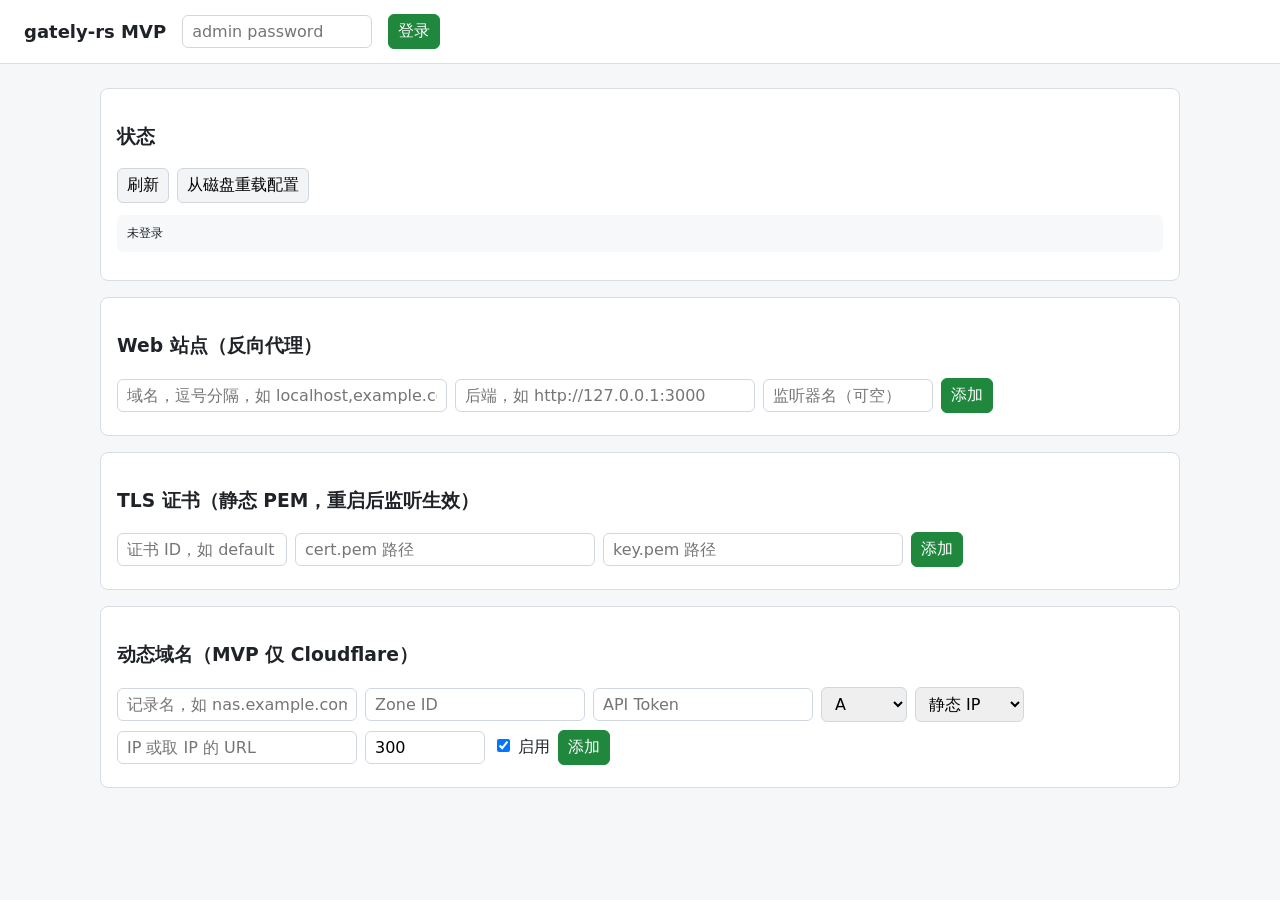
==== src/ui.html @ 91b86b5e "Initial Rust MVP: reverse proxy, TLS, admin API/UI, Cloudflare DDNS" ====
<!doctype html>
<html lang="zh-CN">
<head>
<meta charset="utf-8">
<meta name="viewport" content="width=device-width,initial-scale=1">
<title>gately-rs MVP</title>
<style>
body{font-family:system-ui,-apple-system,"Segoe UI",sans-serif;margin:0;background:#f6f7f9;color:#1f2328}
header{background:#fff;border-bottom:1px solid #d8dee4;padding:14px 24px;display:flex;gap:16px;align-items:center}
header h1{font-size:18px;margin:0}
main{max-width:1080px;margin:24px auto;padding:0 20px;display:grid;gap:16px}
.card{background:#fff;border:1px solid #d8dee4;border-radius:8px;padding:16px}
.row{display:flex;gap:8px;flex-wrap:wrap;align-items:center;margin:6px 0}
input,select,button{font:inherit;padding:6px 9px;border:1px solid #d0d7de;border-radius:6px}
button{cursor:pointer;background:#f3f4f6}
button.primary{background:#1f883d;color:#fff;border-color:#1f883d}
button.danger{color:#b42318;border-color:#f3b4ad}
pre{background:#f6f8fa;padding:10px;border-radius:6px;overflow:auto;font-size:12px}
small{color:#656d76}
code{background:#f6f8fa;padding:2px 5px;border-radius:4px}
</style>
</head>
<body>
<header>
  <h1>gately-rs MVP</h1>
  <input id="password" type="password" placeholder="admin password" style="width:170px">
  <button class="primary" id="loginBtn">登录</button>
  <span id="who"></span>
</header>
<main>
  <section class="card">
    <h3>状态</h3>
    <div class="row"><button id="refreshBtn">刷新</button><button id="reloadBtn">从磁盘重载配置</button></div>
    <pre id="status">未登录</pre>
  </section>

  <section class="card">
    <h3>Web 站点（反向代理）</h3>
    <div class="row">
      <input id="siteDomains" placeholder="域名，逗号分隔，如 localhost,example.com" style="width:310px">
      <input id="siteBackend" placeholder="后端，如 http://127.0.0.1:3000" style="width:280px">
      <input id="siteListener" placeholder="监听器名（可空）" style="width:150px">
      <button class="primary" id="addSiteBtn">添加</button>
    </div>
    <div id="sites"></div>
  </section>

  <section class="card">
    <h3>TLS 证书（静态 PEM，重启后监听生效）</h3>
    <div class="row">
      <input id="certId" placeholder="证书 ID，如 default" style="width:150px">
      <input id="certPath" placeholder="cert.pem 路径" style="width:280px">
      <input id="keyPath" placeholder="key.pem 路径" style="width:280px">
      <button class="primary" id="addCertBtn">添加</button>
    </div>
    <div id="certs"></div>
  </section>

  <section class="card">
    <h3>动态域名（MVP 仅 Cloudflare）</h3>
    <div class="row">
      <input id="ddnsName" placeholder="记录名，如 nas.example.com" style="width:220px">
      <input id="ddnsZone" placeholder="Zone ID" style="width:200px">
      <input id="ddnsToken" type="password" placeholder="API Token" style="width:200px">
      <select id="ddnsType"><option>A</option><option>AAAA</option></select>
      <select id="ddnsKind"><option value="static">静态 IP</option><option value="url">URL 获取</option></select>
      <input id="ddnsValue" placeholder="IP 或取 IP 的 URL" style="width:220px">
      <input id="ddnsInterval" type="number" value="300" style="width:100px" title="检查周期（秒，最小 30）">
      <label><input id="ddnsEnabled" type="checkbox" checked> 启用</label>
      <button class="primary" id="addDdnsBtn">添加</button>
    </div>
    <div id="ddns"></div>
  </section>
</main>

<script>
const $ = id => document.getElementById(id);
let token = localStorage.getItem('gately_token') || '';
if (token) $('who').textContent = '已保存 token';

async function api(path, options = {}) {
  const opts = Object.assign({}, options);
  opts.headers = Object.assign({}, opts.headers || {});
  if (token) opts.headers['Authorization'] = 'Bearer ' + token;
  if (opts.body && typeof opts.body !== 'string') {
    opts.headers['Content-Type'] = 'application/json';
    opts.body = JSON.stringify(opts.body);
  }
  const resp = await fetch('/api' + path, opts);
  const text = await resp.text();
  let data;
  try { data = JSON.parse(text); } catch { data = text; }
  if (!resp.ok) throw new Error(typeof data === 'string' ? data : JSON.stringify(data));
  return data;
}

function esc(v) {
  return String(v ?? '').replace(/[&<>"']/g, c => ({'&':'&amp;','<':'&lt;','>':'&gt;','"':'&quot;',"'":'&#39;'}[c]));
}

function renderSites(items) {
  $('sites').innerHTML = items.length ? items.map(s => `
    <div class="row">
      <code>${esc(s.id)}</code>
      <span>${esc(s.domains.join(', '))}</span>
      <small>→ ${esc(s.backend)}</small>
      ${s.listener ? `<small>[${esc(s.listener)}]</small>` : ''}
      <button class="danger" onclick="delSite('${esc(s.id)}')">删除</button>
    </div>`).join('') : '<small>暂无站点</small>';
}

function renderCerts(items) {
  $('certs').innerHTML = items.length ? items.map(c => `
    <div class="row">
      <code>${esc(c.id)}</code>
      <small>${esc(c.cert_path)} / ${esc(c.key_path)}</small>
      <button class="danger" onclick="delCert('${esc(c.id)}')">删除</button>
    </div>`).join('') : '<small>暂无证书</small>';
}

function renderDdns(items, status) {
  $('ddns').innerHTML = items.length ? items.map(t => {
    const st = status[t.id] || {};
    const ipSrc = t.ip_source.kind === 'static' ? t.ip_source.ip : t.ip_source.url;
    return `<div class="row">
      <code>${esc(t.id)}</code>
      <span>${esc(t.name)} (${esc(t.record_type)})</span>
      <small>${t.enabled ? '启用' : '停用'} · ${esc(ipSrc)}</small>
      <small>最近 IP: ${esc(st.last_ip || t.last_ip || '-')}</small>
      ${st.last_error ? `<small style="color:#b42318">${esc(st.last_error)}</small>` : ''}
      <button onclick="runDdns('${esc(t.id)}')">立即执行</button>
      <button class="danger" onclick="delDdns('${esc(t.id)}')">删除</button>
    </div>`;
  }).join('') : '<small>暂无任务</small>';
}

async function refresh() {
  try {
    const status = await api('/status');
    $('status').textContent = JSON.stringify(status, null, 2);
    renderSites(await api('/sites'));
    renderCerts(await api('/certs'));
    const tasks = await api('/ddns');
    renderDdns(tasks, status.ddns_status || {});
  } catch (e) {
    $('status').textContent = '请求失败：' + e.message;
  }
}

$('loginBtn').onclick = async () => {
  try {
    const data = await api('/login', {method:'POST', body:{password:$('password').value}});
    token = data.token;
    localStorage.setItem('gately_token', token);
    $('who').textContent = '已登录';
    refresh();
  } catch (e) { alert('登录失败：' + e.message); }
};

$('refreshBtn').onclick = refresh;
$('reloadBtn').onclick = async () => {
  try { await api('/config/reload', {method:'POST'}); refresh(); }
  catch (e) { alert('重载失败：' + e.message); }
};

$('addSiteBtn').onclick = async () => {
  try {
    await api('/sites', {method:'POST', body:{
      domains: $('siteDomains').value.split(',').map(x=>x.trim()).filter(Boolean),
      backend: $('siteBackend').value.trim(),
      listener: $('siteListener').value.trim() || null,
    }});
    refresh();
  } catch (e) { alert('添加失败：' + e.message); }
};

$('addCertBtn').onclick = async () => {
  try {
    await api('/certs', {method:'POST', body:{
      id: $('certId').value.trim(), cert_path: $('certPath').value.trim(), key_path: $('keyPath').value.trim(),
    }});
    refresh();
  } catch (e) { alert('添加失败：' + e.message); }
};

$('addDdnsBtn').onclick = async () => {
  const kind = $('ddnsKind').value;
  const value = $('ddnsValue').value.trim();
  try {
    await api('/ddns', {method:'POST', body:{
      enabled: $('ddnsEnabled').checked,
      provider: 'cloudflare',
      zone_id: $('ddnsZone').value.trim(),
      api_token: $('ddnsToken').value.trim(),
      name: $('ddnsName').value.trim(),
      record_type: $('ddnsType').value,
      ip_source: kind === 'static' ? {kind:'static', ip:value} : {kind:'url', url:value},
      interval_secs: Number($('ddnsInterval').value) || 300,
    }});
    refresh();
  } catch (e) { alert('添加失败：' + e.message); }
};

window.delSite = async id => { if(confirm('删除站点 '+id+'?')) { await api('/sites/'+encodeURIComponent(id), {method:'DELETE'}); refresh(); } };
window.delCert = async id => { if(confirm('删除证书 '+id+'?')) { await api('/certs/'+encodeURIComponent(id), {method:'DELETE'}); refresh(); } };
window.delDdns = async id => { if(confirm('删除任务 '+id+'?')) { await api('/ddns/'+encodeURIComponent(id), {method:'DELETE'}); refresh(); } };
window.runDdns = async id => {
  try { const r = await api('/ddns/'+encodeURIComponent(id)+'/run', {method:'POST'}); alert('已更新到 ' + r.ip); }
  catch (e) { alert('执行失败：' + e.message); }
  refresh();
};

if (token) refresh();
</script>
</body>
</html>
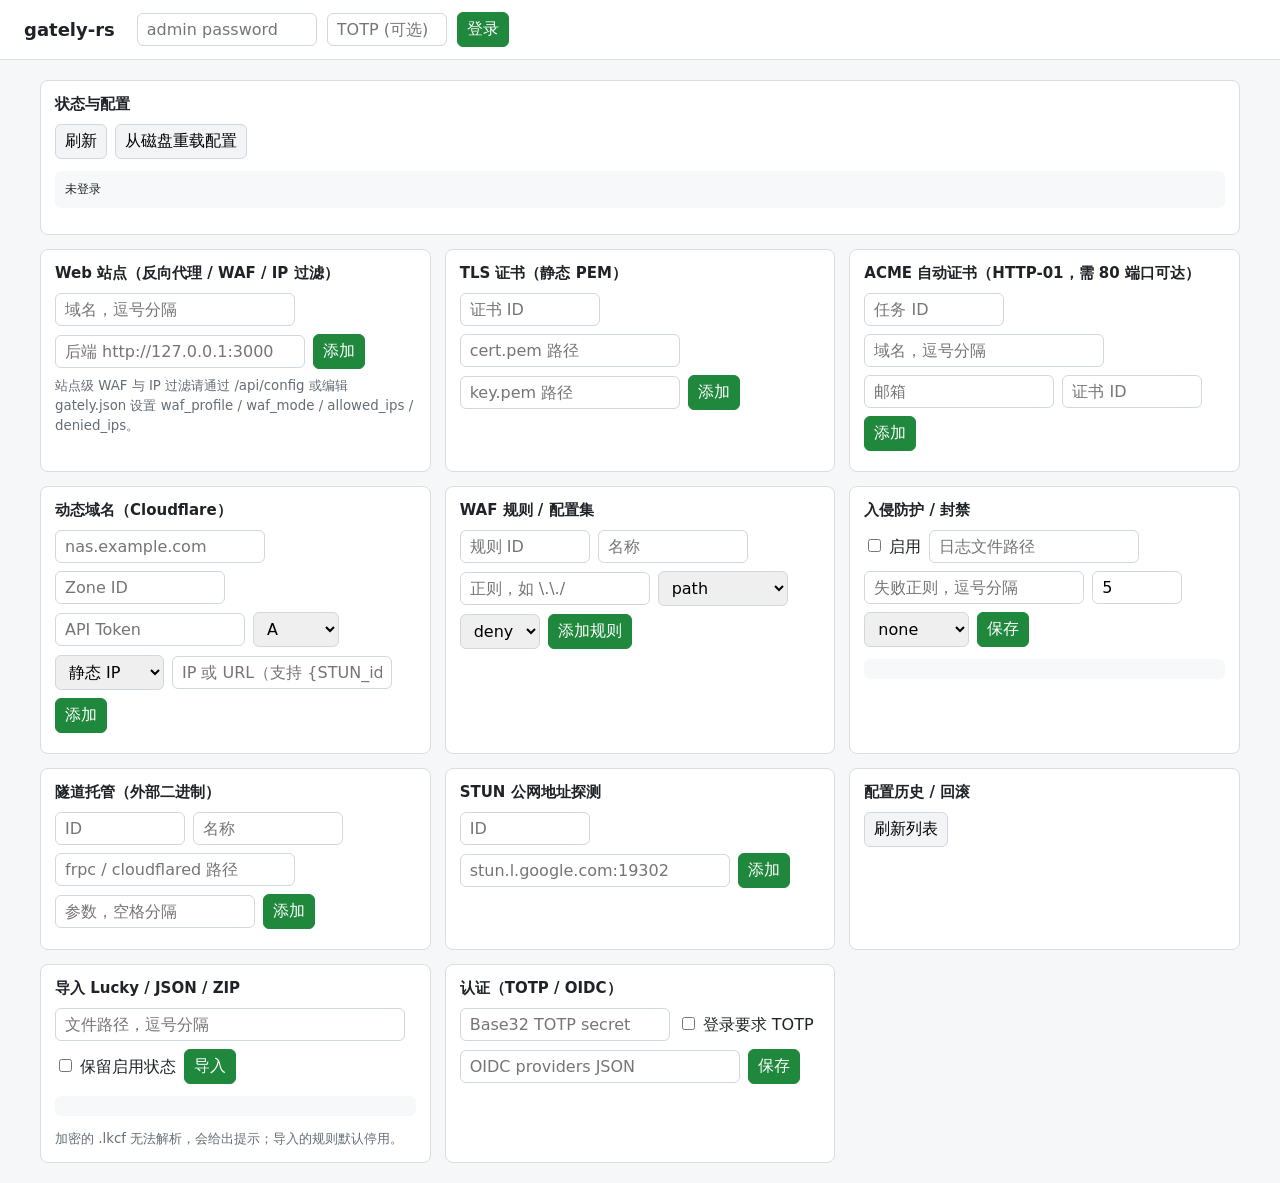
==== commit e2bb9826: "v0.2.0: add ACME, WAF/jail, STUN, tunnels, TOTP/OIDC, history/rollback, WebSocket and Lucky import" ====
--- a/src/ui.html
+++ b/src/ui.html
@@ -3,79 +3,176 @@
 <head>
 <meta charset="utf-8">
 <meta name="viewport" content="width=device-width,initial-scale=1">
-<title>gately-rs MVP</title>
+<title>gately-rs</title>
 <style>
 body{font-family:system-ui,-apple-system,"Segoe UI",sans-serif;margin:0;background:#f6f7f9;color:#1f2328}
-header{background:#fff;border-bottom:1px solid #d8dee4;padding:14px 24px;display:flex;gap:16px;align-items:center}
-header h1{font-size:18px;margin:0}
-main{max-width:1080px;margin:24px auto;padding:0 20px;display:grid;gap:16px}
-.card{background:#fff;border:1px solid #d8dee4;border-radius:8px;padding:16px}
+header{background:#fff;border-bottom:1px solid #d8dee4;padding:12px 24px;display:flex;gap:10px;align-items:center;flex-wrap:wrap}
+header h1{font-size:18px;margin:0 12px 0 0}
+main{max-width:1200px;margin:20px auto;padding:0 20px;display:grid;gap:14px}
+.card{background:#fff;border:1px solid #d8dee4;border-radius:8px;padding:14px}
+.card h3{margin:0 0 10px;font-size:15px}
 .row{display:flex;gap:8px;flex-wrap:wrap;align-items:center;margin:6px 0}
 input,select,button{font:inherit;padding:6px 9px;border:1px solid #d0d7de;border-radius:6px}
 button{cursor:pointer;background:#f3f4f6}
 button.primary{background:#1f883d;color:#fff;border-color:#1f883d}
 button.danger{color:#b42318;border-color:#f3b4ad}
-pre{background:#f6f8fa;padding:10px;border-radius:6px;overflow:auto;font-size:12px}
+pre{background:#f6f8fa;padding:10px;border-radius:6px;overflow:auto;font-size:12px;max-height:280px}
 small{color:#656d76}
 code{background:#f6f8fa;padding:2px 5px;border-radius:4px}
+.grid{display:grid;grid-template-columns:repeat(auto-fit,minmax(340px,1fr));gap:14px}
 </style>
 </head>
 <body>
 <header>
-  <h1>gately-rs MVP</h1>
-  <input id="password" type="password" placeholder="admin password" style="width:170px">
+  <h1>gately-rs</h1>
+  <input id="password" type="password" placeholder="admin password" style="width:160px">
+  <input id="totp" type="text" placeholder="TOTP (可选)" style="width:100px">
   <button class="primary" id="loginBtn">登录</button>
+  <span id="oidc"></span>
   <span id="who"></span>
 </header>
 <main>
   <section class="card">
-    <h3>状态</h3>
+    <h3>状态与配置</h3>
     <div class="row"><button id="refreshBtn">刷新</button><button id="reloadBtn">从磁盘重载配置</button></div>
     <pre id="status">未登录</pre>
   </section>
 
-  <section class="card">
-    <h3>Web 站点（反向代理）</h3>
-    <div class="row">
-      <input id="siteDomains" placeholder="域名，逗号分隔，如 localhost,example.com" style="width:310px">
-      <input id="siteBackend" placeholder="后端，如 http://127.0.0.1:3000" style="width:280px">
-      <input id="siteListener" placeholder="监听器名（可空）" style="width:150px">
+  <div class="grid">
+  <section class="card">
+    <h3>Web 站点（反向代理 / WAF / IP 过滤）</h3>
+    <div class="row">
+      <input id="siteDomains" placeholder="域名，逗号分隔" style="width:220px">
+      <input id="siteBackend" placeholder="后端 http://127.0.0.1:3000" style="width:230px">
       <button class="primary" id="addSiteBtn">添加</button>
     </div>
     <div id="sites"></div>
-  </section>
-
-  <section class="card">
-    <h3>TLS 证书（静态 PEM，重启后监听生效）</h3>
-    <div class="row">
-      <input id="certId" placeholder="证书 ID，如 default" style="width:150px">
-      <input id="certPath" placeholder="cert.pem 路径" style="width:280px">
-      <input id="keyPath" placeholder="key.pem 路径" style="width:280px">
+    <small>站点级 WAF 与 IP 过滤请通过 /api/config 或编辑 gately.json 设置 waf_profile / waf_mode / allowed_ips / denied_ips。</small>
+  </section>
+
+  <section class="card">
+    <h3>TLS 证书（静态 PEM）</h3>
+    <div class="row">
+      <input id="certId" placeholder="证书 ID" style="width:120px">
+      <input id="certPath" placeholder="cert.pem 路径" style="width:200px">
+      <input id="keyPath" placeholder="key.pem 路径" style="width:200px">
       <button class="primary" id="addCertBtn">添加</button>
     </div>
     <div id="certs"></div>
   </section>
 
   <section class="card">
-    <h3>动态域名（MVP 仅 Cloudflare）</h3>
-    <div class="row">
-      <input id="ddnsName" placeholder="记录名，如 nas.example.com" style="width:220px">
-      <input id="ddnsZone" placeholder="Zone ID" style="width:200px">
-      <input id="ddnsToken" type="password" placeholder="API Token" style="width:200px">
+    <h3>ACME 自动证书（HTTP-01，需 80 端口可达）</h3>
+    <div class="row">
+      <input id="acmeId" placeholder="任务 ID" style="width:120px">
+      <input id="acmeDomains" placeholder="域名，逗号分隔" style="width:220px">
+      <input id="acmeEmail" placeholder="邮箱" style="width:170px">
+      <input id="acmeCertId" placeholder="证书 ID" style="width:120px">
+      <button class="primary" id="addAcmeBtn">添加</button>
+    </div>
+    <div id="acme"></div>
+  </section>
+
+  <section class="card">
+    <h3>动态域名（Cloudflare）</h3>
+    <div class="row">
+      <input id="ddnsName" placeholder="nas.example.com" style="width:190px">
+      <input id="ddnsZone" placeholder="Zone ID" style="width:150px">
+      <input id="ddnsToken" type="password" placeholder="API Token" style="width:170px">
       <select id="ddnsType"><option>A</option><option>AAAA</option></select>
       <select id="ddnsKind"><option value="static">静态 IP</option><option value="url">URL 获取</option></select>
-      <input id="ddnsValue" placeholder="IP 或取 IP 的 URL" style="width:220px">
-      <input id="ddnsInterval" type="number" value="300" style="width:100px" title="检查周期（秒，最小 30）">
-      <label><input id="ddnsEnabled" type="checkbox" checked> 启用</label>
+      <input id="ddnsValue" placeholder="IP 或 URL（支持 {STUN_id_ADDR}）" style="width:200px">
       <button class="primary" id="addDdnsBtn">添加</button>
     </div>
     <div id="ddns"></div>
   </section>
+
+  <section class="card">
+    <h3>WAF 规则 / 配置集</h3>
+    <div class="row">
+      <input id="wafId" placeholder="规则 ID" style="width:110px">
+      <input id="wafName" placeholder="名称" style="width:130px">
+      <input id="wafPattern" placeholder="正则，如 \.\./" style="width:170px">
+      <select id="wafTarget"><option value="path">path</option><option value="query">query</option><option value="user_agent">user_agent</option><option value="body">body</option></select>
+      <select id="wafAction"><option value="deny">deny</option><option value="log">log</option></select>
+      <button class="primary" id="addWafBtn">添加规则</button>
+    </div>
+    <div id="waf"></div>
+  </section>
+
+  <section class="card">
+    <h3>入侵防护 / 封禁</h3>
+    <div class="row">
+      <label><input id="jailEnabled" type="checkbox"> 启用</label>
+      <input id="jailLog" placeholder="日志文件路径" style="width:190px">
+      <input id="jailPatterns" placeholder="失败正则，逗号分隔" style="width:200px">
+      <input id="jailMax" type="number" value="5" style="width:70px" title="失败次数">
+      <select id="jailBackend"><option value="none">none</option><option value="nftables">nftables</option><option value="iptables">iptables</option></select>
+      <button class="primary" id="saveJailBtn">保存</button>
+    </div>
+    <pre id="bans"></pre>
+  </section>
+
+  <section class="card">
+    <h3>隧道托管（外部二进制）</h3>
+    <div class="row">
+      <input id="tunId" placeholder="ID" style="width:110px">
+      <input id="tunName" placeholder="名称" style="width:130px">
+      <input id="tunBinary" placeholder="frpc / cloudflared 路径" style="width:220px">
+      <input id="tunArgs" placeholder="参数，空格分隔" style="width:180px">
+      <button class="primary" id="addTunBtn">添加</button>
+    </div>
+    <div id="tunnels"></div>
+  </section>
+
+  <section class="card">
+    <h3>STUN 公网地址探测</h3>
+    <div class="row">
+      <input id="stunId" placeholder="ID" style="width:110px">
+      <input id="stunServer" placeholder="stun.l.google.com:19302" style="width:250px">
+      <button class="primary" id="addStunBtn">添加</button>
+    </div>
+    <div id="stun"></div>
+  </section>
+
+  <section class="card">
+    <h3>配置历史 / 回滚</h3>
+    <div class="row"><button id="historyBtn">刷新列表</button></div>
+    <div id="history"></div>
+  </section>
+
+  <section class="card">
+    <h3>导入 Lucky / JSON / ZIP</h3>
+    <div class="row">
+      <input id="importPaths" placeholder="文件路径，逗号分隔" style="width:330px">
+      <label><input id="keepEnabled" type="checkbox"> 保留启用状态</label>
+      <button class="primary" id="importBtn">导入</button>
+    </div>
+    <pre id="importResult"></pre>
+    <small>加密的 .lkcf 无法解析，会给出提示；导入的规则默认停用。</small>
+  </section>
+
+  <section class="card">
+    <h3>认证（TOTP / OIDC）</h3>
+    <div class="row">
+      <input id="totpSecret" placeholder="Base32 TOTP secret" style="width:190px">
+      <label><input id="requireTotp" type="checkbox"> 登录要求 TOTP</label>
+      <input id="oidcJson" placeholder='OIDC providers JSON' style="width:260px">
+      <button class="primary" id="saveAuthBtn">保存</button>
+    </div>
+  </section>
+  </div>
 </main>
 
 <script>
 const $ = id => document.getElementById(id);
 let token = localStorage.getItem('gately_token') || '';
+const params = new URLSearchParams(location.search);
+if (params.get('oidc_code')) {
+  fetch('/api/login/oidc/token', {method:'POST', headers:{'Content-Type':'application/x-www-form-urlencoded'},
+    body:'code=' + encodeURIComponent(params.get('oidc_code'))})
+    .then(r => r.json()).then(d => { if (d.token) { token = d.token; localStorage.setItem('gately_token', token); $('who').textContent='OIDC 已登录'; refresh(); } });
+}
 if (token) $('who').textContent = '已保存 token';
 
 async function api(path, options = {}) {
@@ -93,123 +190,125 @@
   if (!resp.ok) throw new Error(typeof data === 'string' ? data : JSON.stringify(data));
   return data;
 }
-
-function esc(v) {
-  return String(v ?? '').replace(/[&<>"']/g, c => ({'&':'&amp;','<':'&lt;','>':'&gt;','"':'&quot;',"'":'&#39;'}[c]));
-}
+function esc(v) { return String(v ?? '').replace(/[&<>"']/g, c => ({'&':'&amp;','<':'&lt;','>':'&gt;','"':'&quot;',"'":'&#39;'}[c])); }
+function rows(items, render) { return items.length ? items.map(render).join('') : '<small>暂无</small>'; }
 
 function renderSites(items) {
-  $('sites').innerHTML = items.length ? items.map(s => `
-    <div class="row">
-      <code>${esc(s.id)}</code>
-      <span>${esc(s.domains.join(', '))}</span>
-      <small>→ ${esc(s.backend)}</small>
-      ${s.listener ? `<small>[${esc(s.listener)}]</small>` : ''}
-      <button class="danger" onclick="delSite('${esc(s.id)}')">删除</button>
-    </div>`).join('') : '<small>暂无站点</small>';
-}
-
+  $('sites').innerHTML = rows(items, s => `<div class="row"><code>${esc(s.id)}</code><span>${esc(s.domains.join(', '))}</span><small>→ ${esc(s.backend)}</small><small>${esc(s.waf_mode||'off')}</small><button class="danger" onclick="del('/sites/${encodeURIComponent(s.id)}')">删除</button></div>`);
+}
 function renderCerts(items) {
-  $('certs').innerHTML = items.length ? items.map(c => `
-    <div class="row">
-      <code>${esc(c.id)}</code>
-      <small>${esc(c.cert_path)} / ${esc(c.key_path)}</small>
-      <button class="danger" onclick="delCert('${esc(c.id)}')">删除</button>
-    </div>`).join('') : '<small>暂无证书</small>';
-}
-
+  $('certs').innerHTML = rows(items, c => `<div class="row"><code>${esc(c.id)}</code><small>${esc(c.cert_path)}</small><button class="danger" onclick="del('/certs/${encodeURIComponent(c.id)}')">删除</button></div>`);
+}
 function renderDdns(items, status) {
-  $('ddns').innerHTML = items.length ? items.map(t => {
+  $('ddns').innerHTML = rows(items, t => {
     const st = status[t.id] || {};
-    const ipSrc = t.ip_source.kind === 'static' ? t.ip_source.ip : t.ip_source.url;
-    return `<div class="row">
-      <code>${esc(t.id)}</code>
-      <span>${esc(t.name)} (${esc(t.record_type)})</span>
-      <small>${t.enabled ? '启用' : '停用'} · ${esc(ipSrc)}</small>
-      <small>最近 IP: ${esc(st.last_ip || t.last_ip || '-')}</small>
-      ${st.last_error ? `<small style="color:#b42318">${esc(st.last_error)}</small>` : ''}
-      <button onclick="runDdns('${esc(t.id)}')">立即执行</button>
-      <button class="danger" onclick="delDdns('${esc(t.id)}')">删除</button>
-    </div>`;
-  }).join('') : '<small>暂无任务</small>';
+    return `<div class="row"><code>${esc(t.id)}</code><span>${esc(t.name)} (${esc(t.record_type)})</span><small>${esc(st.last_ip || t.last_ip || '-')}</small>${st.last_error ? `<small style="color:#b42318">${esc(st.last_error)}</small>`:''}<button onclick="runTask('/ddns/${encodeURIComponent(t.id)}/run','DDNS')">立即执行</button><button class="danger" onclick="del('/ddns/${encodeURIComponent(t.id)}')">删除</button></div>`;
+  });
+}
+function renderAcme(items) {
+  $('acme').innerHTML = rows(items, t => `<div class="row"><code>${esc(t.id)}</code><span>${esc(t.domains.join(', '))}</span><small>${esc(t.last_error||'')}</small><button onclick="runTask('/acme/${encodeURIComponent(t.id)}/run','ACME')">签发</button><button class="danger" onclick="del('/acme/${encodeURIComponent(t.id)}')">删除</button></div>`);
+}
+function renderWaf(items) {
+  $('waf').innerHTML = rows(items, r => `<div class="row"><code>${esc(r.id)}</code><span>${esc(r.name)}</span><small>${esc(r.target)} / ${esc(r.action)}</small><button class="danger" onclick="del('/waf/rules/${encodeURIComponent(r.id)}')">删除</button></div>`);
+}
+function renderTunnels(items, status) {
+  $('tunnels').innerHTML = rows(items, t => `<div class="row"><code>${esc(t.id)}</code><span>${esc(t.name)}</span><small>${status[t.id] && status[t.id].running ? '运行中 pid='+esc(status[t.id].pid) : '已停止'}</small><button class="danger" onclick="del('/tunnels/${encodeURIComponent(t.id)}')">删除</button></div>`);
+}
+function renderStun(items, status) {
+  $('stun').innerHTML = rows(items, t => `<div class="row"><code>${esc(t.id)}</code><span>${esc(t.server)}</span><small>${esc(status[t.id] ? (status[t.id].public_ip||'')+':'+(status[t.id].public_port||'') : '')}</small><button class="danger" onclick="del('/stun/${encodeURIComponent(t.id)}')">删除</button></div>`);
 }
 
 async function refresh() {
   try {
-    const status = await api('/status');
-    $('status').textContent = JSON.stringify(status, null, 2);
+    const s = await api('/status');
+    $('status').textContent = JSON.stringify(s, null, 2);
     renderSites(await api('/sites'));
     renderCerts(await api('/certs'));
-    const tasks = await api('/ddns');
-    renderDdns(tasks, status.ddns_status || {});
+    renderDdns(await api('/ddns'), s.ddns_status || {});
+    renderAcme(await api('/acme'));
+    renderWaf(await api('/waf/rules'));
+    const ts = await api('/tunnels/status'); renderTunnels(await api('/tunnels'), ts);
+    const ss = await api('/stun/status'); renderStun(await api('/stun'), ss);
+    $('bans').textContent = JSON.stringify(await api('/jail/bans'), null, 2);
+    const cfg = await api('/config');
+    $('jailEnabled').checked = cfg.jail.enabled;
+    $('jailLog').value = cfg.jail.log_path || '';
+    $('jailPatterns').value = (cfg.jail.patterns || []).join(',');
+    $('jailMax').value = cfg.jail.max_failures;
+    $('jailBackend').value = cfg.jail.backend;
+    $('totpSecret').value = cfg.auth.totp_secret || '';
+    $('requireTotp').checked = cfg.auth.require_totp;
+    $('oidcJson').value = JSON.stringify(cfg.auth.oidc || []);
   } catch (e) {
     $('status').textContent = '请求失败：' + e.message;
+    if (e.message.includes('401')) alert('可能需要密码或 TOTP');
   }
 }
+
+window.del = async path => { if (confirm('删除 '+path+'?')) { try { await api(path, {method:'DELETE'}); refresh(); } catch(e) { alert('失败：'+e.message); } } };
+window.runTask = async (path, label) => { try { const r = await api(path, {method:'POST'}); alert(label+' 完成：'+JSON.stringify(r)); } catch(e) { alert(label+' 失败：'+e.message); } refresh(); };
 
 $('loginBtn').onclick = async () => {
   try {
-    const data = await api('/login', {method:'POST', body:{password:$('password').value}});
-    token = data.token;
-    localStorage.setItem('gately_token', token);
-    $('who').textContent = '已登录';
-    refresh();
+    const d = await api('/login', {method:'POST', body:{password:$('password').value}});
+    token = d.token; localStorage.setItem('gately_token', token);
+    if ($('totp').value.trim()) {
+      await api('/login/totp', {method:'POST', body:{code:$('totp').value.trim()}});
+    }
+    $('who').textContent = '已登录'; refresh();
   } catch (e) { alert('登录失败：' + e.message); }
 };
-
 $('refreshBtn').onclick = refresh;
-$('reloadBtn').onclick = async () => {
-  try { await api('/config/reload', {method:'POST'}); refresh(); }
-  catch (e) { alert('重载失败：' + e.message); }
-};
+$('reloadBtn').onclick = async () => { try { await api('/config/reload',{method:'POST'}); refresh(); } catch(e) { alert(e.message); } };
 
 $('addSiteBtn').onclick = async () => {
+  try { await api('/sites',{method:'POST',body:{domains:$('siteDomains').value.split(',').map(x=>x.trim()).filter(Boolean),backend:$('siteBackend').value.trim(),listener:null}}); refresh(); } catch(e){ alert(e.message); }
+};
+$('addCertBtn').onclick = async () => {
+  try { await api('/certs',{method:'POST',body:{id:$('certId').value.trim(),cert_path:$('certPath').value.trim(),key_path:$('keyPath').value.trim()}}); refresh(); } catch(e){ alert(e.message); }
+};
+$('addAcmeBtn').onclick = async () => {
+  try { await api('/acme',{method:'POST',body:{id:$('acmeId').value.trim(),domains:$('acmeDomains').value.split(',').map(x=>x.trim()).filter(Boolean),email:$('acmeEmail').value.trim(),provider:'letsencrypt',directory:'',challenge:'http-01',cert_id:$('acmeCertId').value.trim(),auto_renew:true,renew_before_days:30}}); refresh(); } catch(e){ alert(e.message); }
+};
+$('addDdnsBtn').onclick = async () => {
+  const value = $('ddnsValue').value.trim(), kind = $('ddnsKind').value;
+  try { await api('/ddns',{method:'POST',body:{enabled:true,provider:'cloudflare',zone_id:$('ddnsZone').value.trim(),api_token:$('ddnsToken').value.trim(),name:$('ddnsName').value.trim(),record_type:$('ddnsType').value,ip_source:kind==='static'?{kind:'static',ip:value}:{kind:'url',url:value},interval_secs:300}}); refresh(); } catch(e){ alert(e.message); }
+};
+$('addWafBtn').onclick = async () => {
+  try { await api('/waf/rules',{method:'POST',body:{id:$('wafId').value.trim(),name:$('wafName').value.trim(),pattern:$('wafPattern').value, target:$('wafTarget').value,action:$('wafAction').value,enabled:true}}); refresh(); } catch(e){ alert(e.message); }
+};
+$('saveJailBtn').onclick = async () => {
+  try { await api('/jail',{method:'POST',body:{enabled:$('jailEnabled').checked,log_path:$('jailLog').value.trim(),patterns:$('jailPatterns').value.split(',').map(x=>x.trim()).filter(Boolean),max_failures:Number($('jailMax').value)||5,window_secs:600,ban_secs:3600,whitelist:[],backend:$('jailBackend').value,nft_table:'gately',nft_chain:'gately_jail'}}); refresh(); } catch(e){ alert(e.message); }
+};
+$('addTunBtn').onclick = async () => {
+  try { await api('/tunnels',{method:'POST',body:{id:$('tunId').value.trim(),name:$('tunName').value.trim(),binary:$('tunBinary').value.trim(),args:$('tunArgs').value.split(/\s+/).filter(Boolean),workdir:null,env:{},enabled:true,auto_restart:true}}); refresh(); } catch(e){ alert(e.message); }
+};
+$('addStunBtn').onclick = async () => {
+  try { await api('/stun',{method:'POST',body:{id:$('stunId').value.trim(),server:$('stunServer').value.trim(),enabled:true,interval_secs:300}}); refresh(); } catch(e){ alert(e.message); }
+};
+$('saveAuthBtn').onclick = async () => {
+  let oidc = []; try { oidc = JSON.parse($('oidcJson').value || '[]'); } catch(e) { alert('OIDC JSON 无效'); return; }
+  try { await api('/auth',{method:'POST',body:{totp_secret:$('totpSecret').value.trim()||null,require_totp:$('requireTotp').checked,oidc,oidc_allowed_users:[]}}); refresh(); } catch(e){ alert(e.message); }
+};
+
+$('historyBtn').onclick = async () => {
   try {
-    await api('/sites', {method:'POST', body:{
-      domains: $('siteDomains').value.split(',').map(x=>x.trim()).filter(Boolean),
-      backend: $('siteBackend').value.trim(),
-      listener: $('siteListener').value.trim() || null,
-    }});
-    refresh();
-  } catch (e) { alert('添加失败：' + e.message); }
-};
-
-$('addCertBtn').onclick = async () => {
+    const ids = await api('/history');
+    $('history').innerHTML = rows(ids, id => `<div class="row"><code>${esc(id)}</code><button onclick="showDiff('${esc(id)}')">diff</button><button onclick="rollback('${esc(id)}')">回滚</button></div>`);
+  } catch(e) { alert(e.message); }
+};
+window.showDiff = async id => { try { $('status').textContent = await api('/history/'+encodeURIComponent(id)+'/diff'); } catch(e){ alert(e.message); } };
+window.rollback = async id => { if (!confirm('回滚到 '+id+'?')) return; try { await api('/history/'+encodeURIComponent(id)+'/rollback',{method:'POST'}); refresh(); } catch(e){ alert(e.message); } };
+$('importBtn').onclick = async () => {
   try {
-    await api('/certs', {method:'POST', body:{
-      id: $('certId').value.trim(), cert_path: $('certPath').value.trim(), key_path: $('keyPath').value.trim(),
-    }});
-    refresh();
-  } catch (e) { alert('添加失败：' + e.message); }
-};
-
-$('addDdnsBtn').onclick = async () => {
-  const kind = $('ddnsKind').value;
-  const value = $('ddnsValue').value.trim();
-  try {
-    await api('/ddns', {method:'POST', body:{
-      enabled: $('ddnsEnabled').checked,
-      provider: 'cloudflare',
-      zone_id: $('ddnsZone').value.trim(),
-      api_token: $('ddnsToken').value.trim(),
-      name: $('ddnsName').value.trim(),
-      record_type: $('ddnsType').value,
-      ip_source: kind === 'static' ? {kind:'static', ip:value} : {kind:'url', url:value},
-      interval_secs: Number($('ddnsInterval').value) || 300,
-    }});
-    refresh();
-  } catch (e) { alert('添加失败：' + e.message); }
-};
-
-window.delSite = async id => { if(confirm('删除站点 '+id+'?')) { await api('/sites/'+encodeURIComponent(id), {method:'DELETE'}); refresh(); } };
-window.delCert = async id => { if(confirm('删除证书 '+id+'?')) { await api('/certs/'+encodeURIComponent(id), {method:'DELETE'}); refresh(); } };
-window.delDdns = async id => { if(confirm('删除任务 '+id+'?')) { await api('/ddns/'+encodeURIComponent(id), {method:'DELETE'}); refresh(); } };
-window.runDdns = async id => {
-  try { const r = await api('/ddns/'+encodeURIComponent(id)+'/run', {method:'POST'}); alert('已更新到 ' + r.ip); }
-  catch (e) { alert('执行失败：' + e.message); }
-  refresh();
-};
-
+    const r = await api('/import',{method:'POST',body:{paths:$('importPaths').value.split(',').map(x=>x.trim()).filter(Boolean),keep_enabled:$('keepEnabled').checked}});
+    $('importResult').textContent = JSON.stringify(r, null, 2); refresh();
+  } catch(e) { alert(e.message); }
+};
+
+fetch('/api/login/oidc/providers').then(r=>r.json()).then(ps => {
+  $('oidc').innerHTML = ps.map(p => `<button onclick="location.href='/api/login/oidc/start?provider=${encodeURIComponent(p.id)}'">${esc(p.name)} 登录</button>`).join('');
+}).catch(()=>{});
 if (token) refresh();
 </script>
 </body>
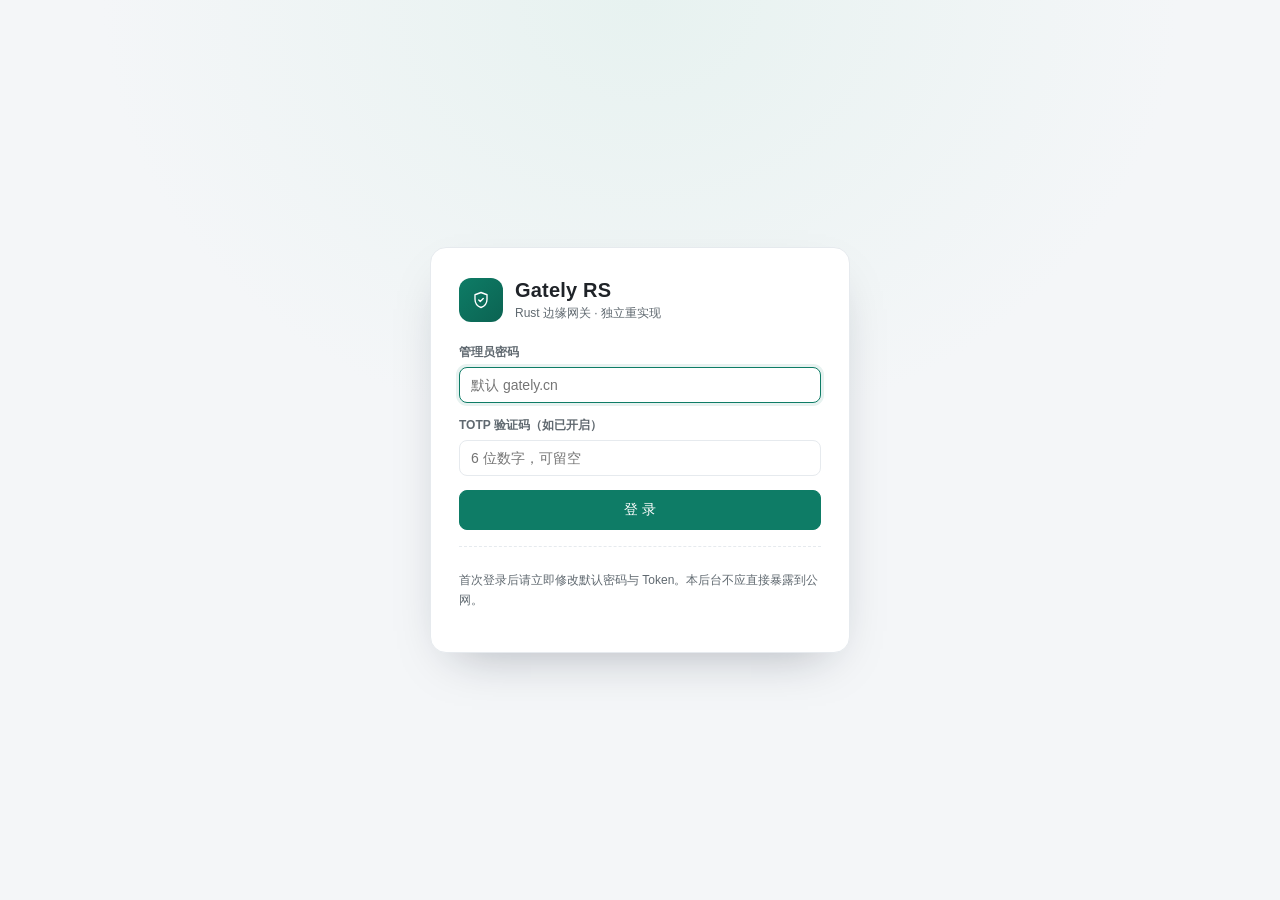
==== commit 16ddf2e0: "v0.2.1: add Linux musl builds and Gately-style admin UI" ====
--- a/src/ui.html
+++ b/src/ui.html
@@ -3,313 +3,514 @@
 <head>
 <meta charset="utf-8">
 <meta name="viewport" content="width=device-width,initial-scale=1">
-<title>gately-rs</title>
+<title>Gately RS · 管理后台</title>
 <style>
-body{font-family:system-ui,-apple-system,"Segoe UI",sans-serif;margin:0;background:#f6f7f9;color:#1f2328}
-header{background:#fff;border-bottom:1px solid #d8dee4;padding:12px 24px;display:flex;gap:10px;align-items:center;flex-wrap:wrap}
-header h1{font-size:18px;margin:0 12px 0 0}
-main{max-width:1200px;margin:20px auto;padding:0 20px;display:grid;gap:14px}
-.card{background:#fff;border:1px solid #d8dee4;border-radius:8px;padding:14px}
-.card h3{margin:0 0 10px;font-size:15px}
-.row{display:flex;gap:8px;flex-wrap:wrap;align-items:center;margin:6px 0}
-input,select,button{font:inherit;padding:6px 9px;border:1px solid #d0d7de;border-radius:6px}
-button{cursor:pointer;background:#f3f4f6}
-button.primary{background:#1f883d;color:#fff;border-color:#1f883d}
-button.danger{color:#b42318;border-color:#f3b4ad}
-pre{background:#f6f8fa;padding:10px;border-radius:6px;overflow:auto;font-size:12px;max-height:280px}
-small{color:#656d76}
-code{background:#f6f8fa;padding:2px 5px;border-radius:4px}
-.grid{display:grid;grid-template-columns:repeat(auto-fit,minmax(340px,1fr));gap:14px}
+:root{
+  --accent:#0e7c66;--accent-dark:#0b6352;--accent-soft:#e7f2f0;--chart2:#6366f1;
+  --border:#e6eaee;--border-soft:#edf0f3;--sidebar:#fff;--header:rgba(255,255,255,.86);
+  --page:#f4f6f8;--surface:#fff;--text:#1f2328;--text2:#606970;--text3:#8b949e;
+  --danger:#d92d20;--danger-soft:#fef3f2;--warn:#b54708;--warn-soft:#fffaeb;
+  --ok:#067647;--ok-soft:#ecfdf3;--radius:10px;--header-h:56px;--aside-w:228px;
+  --font:-apple-system,BlinkMacSystemFont,"Segoe UI","PingFang SC","Hiragino Sans GB","Microsoft YaHei",sans-serif;
+  --mono:ui-monospace,SFMono-Regular,Menlo,Consolas,"Liberation Mono",monospace;
+}
+html.dark{
+  --accent:#1fa386;--accent-dark:#4cb59e;--accent-soft:#15221f;--chart2:#818cf8;
+  --border:#2a2e33;--border-soft:#262a2f;--sidebar:#16181b;--header:rgba(22,24,27,.86);
+  --page:#0f1113;--surface:#16181b;--text:#e6edf3;--text2:#9aa4ad;--text3:#6e7681;
+  --danger:#f97066;--danger-soft:#2a1616;--warn:#fdb022;--warn-soft:#2b2113;
+  --ok:#6cddac;--ok-soft:#12271e;
+}
+*{box-sizing:border-box}
+html,body{margin:0;min-height:100%;background:var(--page);color:var(--text);font-family:var(--font);font-size:14px;-webkit-font-smoothing:antialiased}
+button,input,select,textarea{font:inherit;color:inherit}
+a{color:var(--accent);text-decoration:none}
+svg{width:18px;height:18px;flex:none;stroke:currentColor;fill:none;stroke-width:1.8;stroke-linecap:round;stroke-linejoin:round}
+.mono{font-family:var(--mono)}
+.muted{color:var(--text2)}
+.mini{font-size:12px}
+.hide{display:none!important}
+
+/* ---------- 登录 ---------- */
+#login{position:fixed;inset:0;z-index:100;display:flex;align-items:center;justify-content:center;padding:20px;
+  background:radial-gradient(60% 70% at 50% 0%,var(--accent-soft),transparent 70%),var(--page)}
+.login-card{width:min(420px,100%);background:var(--surface);border:1px solid var(--border);border-radius:16px;
+  padding:30px 28px;box-shadow:0 20px 50px -24px rgba(15,23,42,.35)}
+.login-brand{display:flex;align-items:center;gap:12px;margin-bottom:22px}
+.login-brand .logo{width:44px;height:44px;border-radius:12px;display:grid;place-items:center;color:#fff;
+  background:linear-gradient(135deg,var(--accent),var(--accent-dark))}
+.login-brand h1{margin:0;font-size:20px;letter-spacing:.2px}
+.login-brand p{margin:3px 0 0;color:var(--text2);font-size:12px}
+.field{display:flex;flex-direction:column;gap:6px;margin-bottom:14px}
+.field label{font-size:12px;color:var(--text2);font-weight:600}
+.field input,.field select,.field textarea{width:100%;padding:9px 11px;border:1px solid var(--border);border-radius:8px;
+  background:var(--surface);outline:none;transition:border-color .15s,box-shadow .15s}
+.field input:focus,.field select:focus,.field textarea:focus{border-color:var(--accent);box-shadow:0 0 0 3px var(--accent-soft)}
+.field textarea{min-height:96px;resize:vertical;font-family:var(--mono);font-size:12px}
+.field.inline{flex-direction:row;align-items:center;gap:8px}
+.field.inline input{width:auto}
+.btn{display:inline-flex;align-items:center;justify-content:center;gap:6px;padding:7px 13px;border-radius:8px;
+  border:1px solid var(--border);background:var(--surface);cursor:pointer;white-space:nowrap;transition:.15s}
+.btn:hover{border-color:var(--accent);color:var(--accent)}
+.btn.primary{background:var(--accent);border-color:var(--accent);color:#fff}
+.btn.primary:hover{background:var(--accent-dark);color:#fff}
+.btn.danger{color:var(--danger);border-color:var(--danger)}
+.btn.ghost{border-color:transparent;background:transparent;color:var(--text2);padding:5px 8px}
+.btn.ghost:hover{background:var(--accent-soft);color:var(--accent)}
+.btn.sm{padding:4px 9px;font-size:12px;border-radius:6px}
+.btn.block{width:100%;height:40px}
+.login-oidc{display:flex;flex-wrap:wrap;gap:8px;margin-top:16px;padding-top:16px;border-top:1px dashed var(--border)}
+
+/* ---------- 布局 ---------- */
+#app{display:none;min-height:100vh}
+.aside{position:fixed;inset:0 auto 0 0;width:var(--aside-w);background:var(--sidebar);border-right:1px solid var(--border);
+  display:flex;flex-direction:column;z-index:30;transition:width .2s,transform .2s}
+html.collapsed{--aside-w:68px}
+.brand{height:var(--header-h);display:flex;align-items:center;gap:10px;padding:0 16px;border-bottom:1px solid var(--border);overflow:hidden}
+.brand .logo{width:30px;height:30px;border-radius:9px;display:grid;place-items:center;color:#fff;background:linear-gradient(135deg,var(--accent),var(--accent-dark));flex:none}
+.brand b{font-size:15px;white-space:nowrap}
+.brand .ver{font-size:11px;color:var(--text3);font-family:var(--mono)}
+html.collapsed .brand b,html.collapsed .brand .ver,html.collapsed .nav-text,html.collapsed .nav-group-title,html.collapsed .searchbox span{display:none}
+.searchbox{margin:12px 12px 6px;padding:7px 10px;border:1px solid var(--border);border-radius:8px;display:flex;align-items:center;gap:8px;color:var(--text3);cursor:default}
+.searchbox input{border:0;background:transparent;outline:none;width:100%;min-width:0;font-size:13px}
+.nav{overflow-y:auto;flex:1;padding:4px 8px 16px;scrollbar-width:thin}
+.nav-group-title{padding:14px 10px 5px;font-size:11px;letter-spacing:.6px;color:var(--text3);text-transform:uppercase}
+.nav-item{display:flex;align-items:center;gap:10px;width:100%;min-height:36px;padding:7px 10px;border:0;border-radius:8px;
+  background:transparent;color:var(--text2);cursor:pointer;text-align:left;font-size:13px}
+.nav-item:hover{background:var(--accent-soft);color:var(--accent)}
+.nav-item.active{background:var(--accent-soft);color:var(--accent);font-weight:600}
+.nav-item .nav-text{flex:1;white-space:nowrap;overflow:hidden;text-overflow:ellipsis}
+.nav-item.todo{opacity:.55}
+.nav-item.todo:hover{opacity:.85}
+.nav-item .soon{font-size:10px;border:1px solid var(--border);border-radius:4px;padding:0 4px;color:var(--text3)}
+html.collapsed .soon{display:none}
+.aside-foot{border-top:1px solid var(--border);padding:8px}
+.collapse{width:100%;height:34px;border:0;background:transparent;color:var(--text2);border-radius:8px;cursor:pointer;display:grid;place-items:center}
+.collapse:hover{background:var(--accent-soft);color:var(--accent)}
+
+.main{margin-left:var(--aside-w);min-width:0;transition:margin-left .2s}
+.header{position:sticky;top:0;z-index:20;height:var(--header-h);display:flex;align-items:center;justify-content:space-between;
+  gap:12px;padding:0 24px;border-bottom:1px solid var(--border);background:var(--header);backdrop-filter:saturate(180%) blur(10px)}
+.crumb{display:flex;align-items:center;gap:7px;min-width:0}
+.crumb .g{color:var(--text2);font-size:13px}
+.crumb .t{font-weight:600;font-size:15px;white-space:nowrap;overflow:hidden;text-overflow:ellipsis}
+.header-right{display:flex;align-items:center;gap:8px;flex:none}
+.icon-btn{width:36px;height:36px;border:0;border-radius:8px;background:transparent;color:var(--text2);cursor:pointer;display:grid;place-items:center}
+.icon-btn:hover{background:var(--accent-soft);color:var(--accent)}
+.menu-btn{display:none}
+.user{display:flex;align-items:center;gap:8px;padding:3px 8px 3px 3px;border:1px solid var(--border);border-radius:20px;background:var(--surface);cursor:pointer}
+.avatar{width:28px;height:28px;border-radius:50%;display:grid;place-items:center;background:var(--accent);color:#fff;font-weight:700;font-size:12px}
+.user .name{font-size:13px;max-width:110px;overflow:hidden;text-overflow:ellipsis;white-space:nowrap}
+.content{max-width:1440px;margin:0 auto;padding:20px 24px 32px}
+.page-head{display:flex;align-items:flex-start;justify-content:space-between;gap:16px;margin-bottom:16px;flex-wrap:wrap}
+.page-head h2{margin:0;font-size:21px;line-height:1.3}
+.page-head p{margin:6px 0 0;color:var(--text2);font-size:13px}
+.page-actions{display:flex;gap:8px;flex-wrap:wrap}
+
+/* ---------- 卡片 / 表格 / 标签 ---------- */
+.card{background:var(--surface);border:1px solid var(--border);border-radius:var(--radius);min-width:0;overflow:hidden}
+.card+.card{margin-top:16px}
+.card-head{display:flex;align-items:center;justify-content:space-between;gap:8px;flex-wrap:wrap;padding:12px 16px;border-bottom:1px solid var(--border);min-height:48px}
+.card-title{display:flex;align-items:center;gap:8px;font-weight:600;font-size:14px}
+.card-desc{font-size:12px;color:var(--text2)}
+.card-body{padding:16px}
+.grid{display:grid;grid-template-columns:repeat(auto-fit,minmax(320px,1fr));gap:16px}
+.grid>.card{margin-top:0}
+.stats{display:grid;grid-template-columns:repeat(auto-fit,minmax(180px,1fr));gap:16px;margin-bottom:16px}
+.stat{background:var(--surface);border:1px solid var(--border);border-radius:var(--radius);padding:16px 18px;position:relative;overflow:hidden}
+.stat::before{content:"";position:absolute;top:0;left:0;right:0;height:2px;background:linear-gradient(90deg,var(--accent),var(--chart2),transparent);opacity:.8}
+.stat .k{font-size:12px;color:var(--text2)}
+.stat .v{font-size:26px;font-weight:700;line-height:1.3;margin-top:6px;font-variant-numeric:tabular-nums}
+.stat .s{font-size:11px;color:var(--text3);margin-top:2px}
+.hero{display:flex;align-items:center;justify-content:space-between;gap:20px;flex-wrap:wrap;padding:22px 24px;border-radius:14px;
+  border:1px solid var(--border);background:radial-gradient(120% 140% at 0% 0%,var(--accent-soft),transparent 55%),var(--surface);margin-bottom:16px}
+.hero-main{display:flex;align-items:center;gap:16px;min-width:0}
+.hero-icon{width:52px;height:52px;border-radius:14px;display:grid;place-items:center;color:#fff;background:linear-gradient(135deg,var(--accent),var(--accent-dark));flex:none}
+.hero-name{font-size:21px;font-weight:700;display:flex;align-items:center;gap:10px;flex-wrap:wrap}
+.hero-sub{font-size:13px;color:var(--text2);margin-top:4px}
+.hero-meta{display:flex;flex-wrap:wrap;gap:4px 16px;margin-top:9px;font-size:12px;color:var(--text2)}
+.hero-side{display:flex;gap:26px;flex-wrap:wrap}
+.kv-k{font-size:12px;color:var(--text2)}
+.kv-v{font-size:15px;font-weight:600;margin-top:6px}
+.dot{display:inline-block;width:8px;height:8px;border-radius:50%;background:var(--ok);box-shadow:0 0 0 3px var(--ok-soft)}
+.dot.off{background:var(--text3);box-shadow:0 0 0 3px var(--page)}
+.dot.warn{background:var(--warn);box-shadow:0 0 0 3px var(--warn-soft)}
+.tag{display:inline-flex;align-items:center;padding:2px 8px;border-radius:999px;font-size:11px;font-weight:600;background:var(--accent-soft);color:var(--accent)}
+.tag.gray{background:var(--page);color:var(--text2)}
+.tag.red{background:var(--danger-soft);color:var(--danger)}
+.tag.amber{background:var(--warn-soft);color:var(--warn)}
+.tag.green{background:var(--ok-soft);color:var(--ok)}
+.table-wrap{overflow-x:auto}
+table{width:100%;border-collapse:collapse;font-size:13px}
+th,td{padding:10px 14px;text-align:left;border-bottom:1px solid var(--border-soft);vertical-align:middle}
+th{font-size:12px;color:var(--text2);font-weight:600;white-space:nowrap;background:color-mix(in srgb,var(--page) 60%,var(--surface))}
+tbody tr:hover{background:color-mix(in srgb,var(--accent-soft) 45%,var(--surface))}
+tbody tr:last-child td{border-bottom:0}
+td .ops{display:flex;gap:6px;flex-wrap:wrap}
+.empty{padding:26px 16px;text-align:center;color:var(--text3);font-size:13px}
+details{margin-top:12px}
+summary{cursor:pointer;color:var(--text2);font-size:12px}
+pre{margin:8px 0 0;padding:12px;border-radius:8px;background:var(--page);border:1px solid var(--border-soft);font-size:12px;overflow:auto;max-height:320px;font-family:var(--mono)}
+.help{font-size:12px;color:var(--text2);margin-top:8px;line-height:1.6}
+.svc{display:flex;align-items:center;gap:10px;padding:10px 14px;border-radius:8px}
+.svc:hover{background:var(--accent-soft)}
+.svc .n{width:90px;font-weight:600;font-size:13px;flex:none}
+.svc .d{flex:1;min-width:0;display:flex;gap:6px 14px;flex-wrap:wrap;font-size:12px;color:var(--text2)}
+
+/* ---------- 弹层 / 提示 ---------- */
+#modal{position:fixed;inset:0;z-index:80;display:none;align-items:center;justify-content:center;padding:20px;background:rgba(15,23,42,.45);backdrop-filter:blur(2px)}
+#modal.show{display:flex}
+.dialog{width:min(520px,100%);max-height:calc(100vh - 40px);overflow:auto;background:var(--surface);border:1px solid var(--border);border-radius:14px;box-shadow:0 24px 60px -20px rgba(0,0,0,.4)}
+.dialog-head{display:flex;align-items:center;justify-content:space-between;padding:16px 20px;border-bottom:1px solid var(--border);font-weight:600}
+.dialog-body{padding:18px 20px}
+.dialog-foot{display:flex;justify-content:flex-end;gap:8px;padding:14px 20px;border-top:1px solid var(--border)}
+#toasts{position:fixed;top:14px;right:14px;z-index:120;display:flex;flex-direction:column;gap:8px;max-width:min(380px,calc(100vw - 28px))}
+.toast{display:flex;align-items:flex-start;gap:8px;padding:11px 14px;border-radius:10px;background:var(--surface);border:1px solid var(--border);box-shadow:0 8px 24px -12px rgba(0,0,0,.35);font-size:13px;line-height:1.5}
+.toast.err{border-color:var(--danger);color:var(--danger)}
+.toast.ok{border-color:var(--ok)}
+.toast .msg{word-break:break-word}
+
+@media(max-width:900px){.stats{grid-template-columns:repeat(2,1fr)}.hero-side{width:100%;padding-top:14px;border-top:1px dashed var(--border)}}
+@media(max-width:768px){
+  :root{--header-h:52px;--aside-w:228px}
+  .aside{transform:translateX(-100%)}
+  html:not(.collapsed) .aside.open{transform:none;box-shadow:12px 0 30px -18px rgba(0,0,0,.5)}
+  .main{margin-left:0}
+  .menu-btn{display:grid}
+  .content{padding:14px 12px 24px}
+  .header{padding:0 8px 0 4px}
+  .user .name{display:none}
+  .stats{grid-template-columns:repeat(2,1fr);gap:10px}
+  .stat{padding:12px}
+  .stat .v{font-size:21px}
+}
+@media(max-width:480px){.stats{grid-template-columns:1fr 1fr}.hero-icon{width:42px;height:42px}.hero-name{font-size:18px}}
 </style>
 </head>
 <body>
-<header>
-  <h1>gately-rs</h1>
-  <input id="password" type="password" placeholder="admin password" style="width:160px">
-  <input id="totp" type="text" placeholder="TOTP (可选)" style="width:100px">
-  <button class="primary" id="loginBtn">登录</button>
-  <span id="oidc"></span>
-  <span id="who"></span>
-</header>
-<main>
-  <section class="card">
-    <h3>状态与配置</h3>
-    <div class="row"><button id="refreshBtn">刷新</button><button id="reloadBtn">从磁盘重载配置</button></div>
-    <pre id="status">未登录</pre>
-  </section>
-
-  <div class="grid">
-  <section class="card">
-    <h3>Web 站点（反向代理 / WAF / IP 过滤）</h3>
-    <div class="row">
-      <input id="siteDomains" placeholder="域名，逗号分隔" style="width:220px">
-      <input id="siteBackend" placeholder="后端 http://127.0.0.1:3000" style="width:230px">
-      <button class="primary" id="addSiteBtn">添加</button>
+
+<div id="login" class="hide">
+  <div class="login-card">
+    <div class="login-brand">
+      <div class="logo"><svg viewBox="0 0 24 24"><path d="M12 2 4 5v6c0 5 3.4 9.4 8 11 4.6-1.6 8-6 8-11V5l-8-3Z"/><path d="m9 12 2 2 4-4"/></svg></div>
+      <div><h1>Gately RS</h1><p>Rust 边缘网关 · 独立重实现</p></div>
     </div>
-    <div id="sites"></div>
-    <small>站点级 WAF 与 IP 过滤请通过 /api/config 或编辑 gately.json 设置 waf_profile / waf_mode / allowed_ips / denied_ips。</small>
-  </section>
-
-  <section class="card">
-    <h3>TLS 证书（静态 PEM）</h3>
-    <div class="row">
-      <input id="certId" placeholder="证书 ID" style="width:120px">
-      <input id="certPath" placeholder="cert.pem 路径" style="width:200px">
-      <input id="keyPath" placeholder="key.pem 路径" style="width:200px">
-      <button class="primary" id="addCertBtn">添加</button>
+    <div class="field"><label>管理员密码</label><input id="lgPass" type="password" autocomplete="current-password" placeholder="默认 gately.cn"></div>
+    <div class="field"><label>TOTP 验证码（如已开启）</label><input id="lgTotp" inputmode="numeric" autocomplete="one-time-code" placeholder="6 位数字，可留空"></div>
+    <button class="btn primary block" id="lgBtn">登 录</button>
+    <div id="lgOidc" class="login-oidc"></div>
+    <p class="help">首次登录后请立即修改默认密码与 Token。本后台不应直接暴露到公网。</p>
+  </div>
+</div>
+
+<div id="app">
+  <aside class="aside" id="aside">
+    <div class="brand">
+      <div class="logo"><svg viewBox="0 0 24 24"><path d="M12 2 4 5v6c0 5 3.4 9.4 8 11 4.6-1.6 8-6 8-11V5l-8-3Z"/><path d="m9 12 2 2 4-4"/></svg></div>
+      <b>Gately RS</b><span class="ver" id="sideVer"></span>
     </div>
-    <div id="certs"></div>
-  </section>
-
-  <section class="card">
-    <h3>ACME 自动证书（HTTP-01，需 80 端口可达）</h3>
-    <div class="row">
-      <input id="acmeId" placeholder="任务 ID" style="width:120px">
-      <input id="acmeDomains" placeholder="域名，逗号分隔" style="width:220px">
-      <input id="acmeEmail" placeholder="邮箱" style="width:170px">
-      <input id="acmeCertId" placeholder="证书 ID" style="width:120px">
-      <button class="primary" id="addAcmeBtn">添加</button>
-    </div>
-    <div id="acme"></div>
-  </section>
-
-  <section class="card">
-    <h3>动态域名（Cloudflare）</h3>
-    <div class="row">
-      <input id="ddnsName" placeholder="nas.example.com" style="width:190px">
-      <input id="ddnsZone" placeholder="Zone ID" style="width:150px">
-      <input id="ddnsToken" type="password" placeholder="API Token" style="width:170px">
-      <select id="ddnsType"><option>A</option><option>AAAA</option></select>
-      <select id="ddnsKind"><option value="static">静态 IP</option><option value="url">URL 获取</option></select>
-      <input id="ddnsValue" placeholder="IP 或 URL（支持 {STUN_id_ADDR}）" style="width:200px">
-      <button class="primary" id="addDdnsBtn">添加</button>
-    </div>
-    <div id="ddns"></div>
-  </section>
-
-  <section class="card">
-    <h3>WAF 规则 / 配置集</h3>
-    <div class="row">
-      <input id="wafId" placeholder="规则 ID" style="width:110px">
-      <input id="wafName" placeholder="名称" style="width:130px">
-      <input id="wafPattern" placeholder="正则，如 \.\./" style="width:170px">
-      <select id="wafTarget"><option value="path">path</option><option value="query">query</option><option value="user_agent">user_agent</option><option value="body">body</option></select>
-      <select id="wafAction"><option value="deny">deny</option><option value="log">log</option></select>
-      <button class="primary" id="addWafBtn">添加规则</button>
-    </div>
-    <div id="waf"></div>
-  </section>
-
-  <section class="card">
-    <h3>入侵防护 / 封禁</h3>
-    <div class="row">
-      <label><input id="jailEnabled" type="checkbox"> 启用</label>
-      <input id="jailLog" placeholder="日志文件路径" style="width:190px">
-      <input id="jailPatterns" placeholder="失败正则，逗号分隔" style="width:200px">
-      <input id="jailMax" type="number" value="5" style="width:70px" title="失败次数">
-      <select id="jailBackend"><option value="none">none</option><option value="nftables">nftables</option><option value="iptables">iptables</option></select>
-      <button class="primary" id="saveJailBtn">保存</button>
-    </div>
-    <pre id="bans"></pre>
-  </section>
-
-  <section class="card">
-    <h3>隧道托管（外部二进制）</h3>
-    <div class="row">
-      <input id="tunId" placeholder="ID" style="width:110px">
-      <input id="tunName" placeholder="名称" style="width:130px">
-      <input id="tunBinary" placeholder="frpc / cloudflared 路径" style="width:220px">
-      <input id="tunArgs" placeholder="参数，空格分隔" style="width:180px">
-      <button class="primary" id="addTunBtn">添加</button>
-    </div>
-    <div id="tunnels"></div>
-  </section>
-
-  <section class="card">
-    <h3>STUN 公网地址探测</h3>
-    <div class="row">
-      <input id="stunId" placeholder="ID" style="width:110px">
-      <input id="stunServer" placeholder="stun.l.google.com:19302" style="width:250px">
-      <button class="primary" id="addStunBtn">添加</button>
-    </div>
-    <div id="stun"></div>
-  </section>
-
-  <section class="card">
-    <h3>配置历史 / 回滚</h3>
-    <div class="row"><button id="historyBtn">刷新列表</button></div>
-    <div id="history"></div>
-  </section>
-
-  <section class="card">
-    <h3>导入 Lucky / JSON / ZIP</h3>
-    <div class="row">
-      <input id="importPaths" placeholder="文件路径，逗号分隔" style="width:330px">
-      <label><input id="keepEnabled" type="checkbox"> 保留启用状态</label>
-      <button class="primary" id="importBtn">导入</button>
-    </div>
-    <pre id="importResult"></pre>
-    <small>加密的 .lkcf 无法解析，会给出提示；导入的规则默认停用。</small>
-  </section>
-
-  <section class="card">
-    <h3>认证（TOTP / OIDC）</h3>
-    <div class="row">
-      <input id="totpSecret" placeholder="Base32 TOTP secret" style="width:190px">
-      <label><input id="requireTotp" type="checkbox"> 登录要求 TOTP</label>
-      <input id="oidcJson" placeholder='OIDC providers JSON' style="width:260px">
-      <button class="primary" id="saveAuthBtn">保存</button>
-    </div>
-  </section>
+    <div class="searchbox"><svg viewBox="0 0 24 24"><circle cx="11" cy="11" r="7"/><path d="m20 20-3.5-3.5"/></svg><input id="navSearch" placeholder="筛选菜单"></div>
+    <nav class="nav" id="nav"></nav>
+    <div class="aside-foot"><button class="collapse" id="collapseBtn" title="收起侧边栏"><svg viewBox="0 0 24 24"><path d="M14 6 8 12l6 6"/><path d="M20 4v16"/></svg></button></div>
+  </aside>
+  <div class="main">
+    <header class="header">
+      <div class="crumb">
+        <button class="icon-btn menu-btn" id="menuBtn"><svg viewBox="0 0 24 24"><path d="M4 7h16M4 12h16M4 17h16"/></svg></button>
+        <span class="g" id="crumbG"></span><svg viewBox="0 0 24 24" id="crumbSep" style="width:14px;height:14px;color:var(--text3)"><path d="m9 6 6 6-6 6"/></svg>
+        <span class="t" id="crumbT"></span>
+      </div>
+      <div class="header-right">
+        <button class="icon-btn" id="themeBtn" title="切换主题"><svg viewBox="0 0 24 24"><path d="M12 3a9 9 0 1 0 9 9 7 7 0 0 1-9-9Z"/></svg></button>
+        <button class="icon-btn" id="refreshBtn" title="刷新数据"><svg viewBox="0 0 24 24"><path d="M20 11a8 8 0 1 0-2 6"/><path d="M20 4v7h-7"/></svg></button>
+        <button class="user" id="userBtn"><span class="avatar">A</span><span class="name">admin</span><svg viewBox="0 0 24 24" style="width:14px;height:14px"><path d="m6 9 6 6 6-6"/></svg></button>
+      </div>
+    </header>
+    <main class="content">
+      <div class="page-head"><div><h2 id="pageTitle"></h2><p id="pageDesc"></p></div><div class="page-actions" id="pageActions"></div></div>
+      <div id="pageBody"></div>
+    </main>
   </div>
-</main>
+</div>
+
+<div id="modal"><div class="dialog"><div class="dialog-head"><span id="dlgTitle"></span><button class="icon-btn" id="dlgClose">×</button></div><div class="dialog-body" id="dlgBody"></div><div class="dialog-foot" id="dlgFoot"></div></div></div>
+<div id="toasts"></div>
 
 <script>
-const $ = id => document.getElementById(id);
-let token = localStorage.getItem('gately_token') || '';
-const params = new URLSearchParams(location.search);
-if (params.get('oidc_code')) {
-  fetch('/api/login/oidc/token', {method:'POST', headers:{'Content-Type':'application/x-www-form-urlencoded'},
-    body:'code=' + encodeURIComponent(params.get('oidc_code'))})
-    .then(r => r.json()).then(d => { if (d.token) { token = d.token; localStorage.setItem('gately_token', token); $('who').textContent='OIDC 已登录'; refresh(); } });
-}
-if (token) $('who').textContent = '已保存 token';
-
-async function api(path, options = {}) {
-  const opts = Object.assign({}, options);
-  opts.headers = Object.assign({}, opts.headers || {});
-  if (token) opts.headers['Authorization'] = 'Bearer ' + token;
-  if (opts.body && typeof opts.body !== 'string') {
-    opts.headers['Content-Type'] = 'application/json';
-    opts.body = JSON.stringify(opts.body);
+const ICON={
+ dashboard:'M3 3h8v8H3zM13 3h8v8h-8zM3 13h8v8H3zM13 13h8v8h-8z',
+ globe:'M12 3a9 9 0 1 0 0 18 9 9 0 0 0 0-18ZM3 12h18M12 3c3 3 3 15 0 18M12 3c-3 3-3 15 0 18',
+ shield:'M12 2 4 5v6c0 5 3.4 9.4 8 11 4.6-1.6 8-6 8-11V5l-8-3Zm-3 10 2 2 4-4',
+ server:'M4 4h16v6H4zM4 14h16v6H4zM7 7h.01M7 17h.01',
+ route:'M6 3v6a3 3 0 0 0 3 3h6a3 3 0 0 1 3 3v6M6 3 3 6m3-3 3 3M18 21l-3-3m3 3 3-3',
+ clock:'M12 3a9 9 0 1 0 0 18 9 9 0 0 0 0-18ZM12 7v5l3 2',
+ key:'M14 7a4 4 0 1 0-3.5 4L9 13H5v4H2v4h4v-3h3v-3h2l2-2c.6.2 1.3.3 2 .3A4 4 0 0 0 14 7Z',
+ tunnel:'M3 8h12a4 4 0 0 1 0 8H9M3 8l3-3M3 8l3 3M21 12h-5m5 0-3-3m3 3-3 3',
+ settings:'M12 15a3 3 0 1 0 0-6 3 3 0 0 0 0 6ZM19 12a7 7 0 0 0-.1-1l2-1.5-2-3.4-2.4 1a7 7 0 0 0-1.7-1L14.5 3h-4l-.3 2.1a7 7 0 0 0-1.7 1l-2.4-1-2 3.4L6.1 11a7 7 0 0 0 0 2l-2 1.5 2 3.4 2.4-1a7 7 0 0 0 1.7 1l.3 2.1h4l.3-2.1a7 7 0 0 0 1.7-1l2.4 1 2-3.4-2-1.5c.1-.3.1-.7.1-1Z',
+ import:'M12 3v12m0 0 4-4m-4 4-4-4M4 17v3h16v-3',
+ log:'M5 4h14v16H5zM8 8h8M8 12h8M8 16h5',
+ plus:'M12 5v14M5 12h14', trash:'M4 7h16M9 7V4h6v3m-9 0 1 13h10l1-13', play:'m8 5 11 7-11 7V5Z', history:'M3 12a9 9 0 1 0 3-6.7M3 4v5h5M12 7v5l4 2'
+};
+function ico(n){return '<svg viewBox="0 0 24 24"><path d="'+(ICON[n]||ICON.dashboard)+'"/></svg>'}
+
+const NAV=[
+ {g:'',items:[{id:'overview',name:'总览',icon:'dashboard'}]},
+ {g:'网络',items:[{id:'ddns',name:'动态域名',icon:'globe'},{id:'portforward',name:'端口转发',icon:'route',todo:1},{id:'protoroute',name:'协议分流',icon:'route',todo:1}]},
+ {g:'安全',items:[{id:'waf',name:'WAF 规则',icon:'shield'},{id:'jail',name:'入侵防护',icon:'shield'},{id:'knock',name:'端口敲门',icon:'key',todo:1}]},
+ {g:'Web 服务',items:[{id:'sites',name:'Web 站点',icon:'server'},{id:'certs',name:'TLS 证书',icon:'key'},{id:'acme',name:'ACME 证书',icon:'key'},{id:'topology',name:'网络拓扑',icon:'route',todo:1}]},
+ {g:'隧道',items:[{id:'tunnels',name:'隧道托管',icon:'tunnel'},{id:'stun',name:'STUN 探测',icon:'globe'},{id:'mesh',name:'组网管理',icon:'tunnel',todo:1}]},
+ {g:'系统',items:[{id:'history',name:'配置历史',icon:'history'},{id:'import',name:'导入迁移',icon:'import'},{id:'auth',name:'认证安全',icon:'key'},{id:'logs',name:'日志审计',icon:'log',todo:1}]}
+];
+const PAGES={overview:'总览',ddns:'动态域名',portforward:'端口转发',protoroute:'协议分流',waf:'WAF 规则',jail:'入侵防护',knock:'端口敲门',sites:'Web 站点',certs:'TLS 证书',acme:'ACME 证书',topology:'网络拓扑',tunnels:'隧道托管',stun:'STUN 探测',mesh:'组网管理',history:'配置历史',import:'导入迁移',auth:'认证安全',logs:'日志审计'};
+
+const $=id=>document.getElementById(id);
+let token=localStorage.getItem('gately_token')||'';
+let current='overview', C={status:null,config:null,sites:[],certs:[],ddns:[],acme:[],waf:[],profiles:[],tunnels:[],stun:[],history:[],bans:[]};
+const split=v=>String(v||'').split(',').map(x=>x.trim()).filter(Boolean);
+const esc=v=>String(v??'').replace(/[&<>"']/g,c=>({'&':'&amp;','<':'&lt;','>':'&gt;','"':'&quot;',"'":'&#39;'}[c]));
+const short=v=>{v=String(v??'');return v.length>34?v.slice(0,31)+'…':v};
+
+function toast(msg,type){
+  const el=document.createElement('div');el.className='toast '+(type||'');
+  el.innerHTML='<span>'+(type==='err'?'✖':type==='ok'?'✔':'ℹ')+'</span><span class="msg">'+esc(msg)+'</span>';
+  $('toasts').appendChild(el);setTimeout(()=>el.remove(),4200);
+}
+async function api(path,opt){
+  opt=Object.assign({},opt||{});opt.headers=Object.assign({},opt.headers||{});
+  if(token)opt.headers.Authorization='Bearer '+token;
+  if(opt.body&&typeof opt.body!=='string'){opt.headers['Content-Type']='application/json';opt.body=JSON.stringify(opt.body)}
+  const r=await fetch('/api'+path,opt);const t=await r.text();let d;try{d=JSON.parse(t)}catch{d=t}
+  if(!r.ok)throw new Error(typeof d==='string'?d:JSON.stringify(d));return d;
+}
+
+function renderNav(filter){
+  const f=(filter||'').toLowerCase();let html='';
+  for(const grp of NAV){
+    const items=grp.items.filter(i=>!f||i.name.toLowerCase().includes(f));
+    if(!items.length)continue;
+    if(grp.g)html+='<div class="nav-group-title">'+esc(grp.g)+'</div>';
+    for(const i of items)html+='<button class="nav-item'+(current===i.id?' active':'')+(i.todo?' todo':'')+'" data-id="'+i.id+'">'+ico(i.icon)+'<span class="nav-text">'+esc(i.name)+'</span>'+(i.todo?'<span class="soon">未实现</span>':'')+'</button>';
   }
-  const resp = await fetch('/api' + path, opts);
-  const text = await resp.text();
-  let data;
-  try { data = JSON.parse(text); } catch { data = text; }
-  if (!resp.ok) throw new Error(typeof data === 'string' ? data : JSON.stringify(data));
-  return data;
-}
-function esc(v) { return String(v ?? '').replace(/[&<>"']/g, c => ({'&':'&amp;','<':'&lt;','>':'&gt;','"':'&quot;',"'":'&#39;'}[c])); }
-function rows(items, render) { return items.length ? items.map(render).join('') : '<small>暂无</small>'; }
-
-function renderSites(items) {
-  $('sites').innerHTML = rows(items, s => `<div class="row"><code>${esc(s.id)}</code><span>${esc(s.domains.join(', '))}</span><small>→ ${esc(s.backend)}</small><small>${esc(s.waf_mode||'off')}</small><button class="danger" onclick="del('/sites/${encodeURIComponent(s.id)}')">删除</button></div>`);
-}
-function renderCerts(items) {
-  $('certs').innerHTML = rows(items, c => `<div class="row"><code>${esc(c.id)}</code><small>${esc(c.cert_path)}</small><button class="danger" onclick="del('/certs/${encodeURIComponent(c.id)}')">删除</button></div>`);
-}
-function renderDdns(items, status) {
-  $('ddns').innerHTML = rows(items, t => {
-    const st = status[t.id] || {};
-    return `<div class="row"><code>${esc(t.id)}</code><span>${esc(t.name)} (${esc(t.record_type)})</span><small>${esc(st.last_ip || t.last_ip || '-')}</small>${st.last_error ? `<small style="color:#b42318">${esc(st.last_error)}</small>`:''}<button onclick="runTask('/ddns/${encodeURIComponent(t.id)}/run','DDNS')">立即执行</button><button class="danger" onclick="del('/ddns/${encodeURIComponent(t.id)}')">删除</button></div>`;
-  });
-}
-function renderAcme(items) {
-  $('acme').innerHTML = rows(items, t => `<div class="row"><code>${esc(t.id)}</code><span>${esc(t.domains.join(', '))}</span><small>${esc(t.last_error||'')}</small><button onclick="runTask('/acme/${encodeURIComponent(t.id)}/run','ACME')">签发</button><button class="danger" onclick="del('/acme/${encodeURIComponent(t.id)}')">删除</button></div>`);
-}
-function renderWaf(items) {
-  $('waf').innerHTML = rows(items, r => `<div class="row"><code>${esc(r.id)}</code><span>${esc(r.name)}</span><small>${esc(r.target)} / ${esc(r.action)}</small><button class="danger" onclick="del('/waf/rules/${encodeURIComponent(r.id)}')">删除</button></div>`);
-}
-function renderTunnels(items, status) {
-  $('tunnels').innerHTML = rows(items, t => `<div class="row"><code>${esc(t.id)}</code><span>${esc(t.name)}</span><small>${status[t.id] && status[t.id].running ? '运行中 pid='+esc(status[t.id].pid) : '已停止'}</small><button class="danger" onclick="del('/tunnels/${encodeURIComponent(t.id)}')">删除</button></div>`);
-}
-function renderStun(items, status) {
-  $('stun').innerHTML = rows(items, t => `<div class="row"><code>${esc(t.id)}</code><span>${esc(t.server)}</span><small>${esc(status[t.id] ? (status[t.id].public_ip||'')+':'+(status[t.id].public_port||'') : '')}</small><button class="danger" onclick="del('/stun/${encodeURIComponent(t.id)}')">删除</button></div>`);
-}
-
-async function refresh() {
-  try {
-    const s = await api('/status');
-    $('status').textContent = JSON.stringify(s, null, 2);
-    renderSites(await api('/sites'));
-    renderCerts(await api('/certs'));
-    renderDdns(await api('/ddns'), s.ddns_status || {});
-    renderAcme(await api('/acme'));
-    renderWaf(await api('/waf/rules'));
-    const ts = await api('/tunnels/status'); renderTunnels(await api('/tunnels'), ts);
-    const ss = await api('/stun/status'); renderStun(await api('/stun'), ss);
-    $('bans').textContent = JSON.stringify(await api('/jail/bans'), null, 2);
-    const cfg = await api('/config');
-    $('jailEnabled').checked = cfg.jail.enabled;
-    $('jailLog').value = cfg.jail.log_path || '';
-    $('jailPatterns').value = (cfg.jail.patterns || []).join(',');
-    $('jailMax').value = cfg.jail.max_failures;
-    $('jailBackend').value = cfg.jail.backend;
-    $('totpSecret').value = cfg.auth.totp_secret || '';
-    $('requireTotp').checked = cfg.auth.require_totp;
-    $('oidcJson').value = JSON.stringify(cfg.auth.oidc || []);
-  } catch (e) {
-    $('status').textContent = '请求失败：' + e.message;
-    if (e.message.includes('401')) alert('可能需要密码或 TOTP');
+  $('nav').innerHTML=html;
+  $('nav').querySelectorAll('.nav-item').forEach(b=>b.onclick=()=>go(b.dataset.id));
+}
+function go(id){
+  const item=NAV.flatMap(g=>g.items).find(i=>i.id===id);
+  if(item&&item.todo){toast(item.name+' 在 gately-rs 中尚未实现');return}
+  current=id;location.hash=id;
+  const grp=NAV.find(g=>g.items.some(i=>i.id===id));
+  $('crumbG').textContent=grp&&grp.g?grp.g:'首页';$('crumbSep').style.display=grp&&grp.g?'':'none';$('crumbT').textContent=PAGES[id]||id;
+  renderNav($('navSearch').value);renderPage();
+  if(innerWidth<=768)$('aside').classList.remove('open');
+}
+
+function table(cols,rows,emptyText){
+  if(!rows.length)return '<div class="empty">'+(emptyText||'暂无数据')+'</div>';
+  return '<div class="table-wrap"><table><thead><tr>'+cols.map(c=>'<th>'+c+'</th>').join('')+'</tr></thead><tbody>'+rows.join('')+'</tbody></table></div>';
+}
+const delBtn=p=>'<button class="btn ghost sm" onclick="delItem(\''+p+'\')">'+ico('trash')+'</button>';
+const runBtn=(p,t)=>'<button class="btn sm" onclick="runItem(\''+p+'\',\''+t+'\')">'+ico('play')+t+'</button>';
+
+function pageOverview(){
+  const s=C.status||{};const ok=C.sites.length+C.certs.length+C.ddns.length+C.acme.length+C.waf.length+C.tunnels.length+C.stun.length;
+  $('pageDesc').textContent='本机网关运行状态与已配置模块概览';
+  $('pageActions').innerHTML='<button class="btn" onclick="reloadCfg()">'+ico('history')+'从磁盘重载</button>';
+  $('pageBody').innerHTML=
+   '<div class="hero"><div class="hero-main"><div class="hero-icon"><svg viewBox="0 0 24 24"><path d="M12 2 4 5v6c0 5 3.4 9.4 8 11 4.6-1.6 8-6 8-11V5l-8-3Z"/><path d="m9 12 2 2 4-4"/></svg></div><div><div class="hero-name">gately-rs <span class="tag green">运行中</span></div><div class="hero-sub">Rust 边缘网关 · 非官方独立重实现 · v'+esc(s.version||'0.2.0')+'</div><div class="hero-meta"><span>监听器 '+(s.listeners??'-')+'</span><span>WAF 配置集 '+(s.waf_profiles??'-')+'</span><span>OIDC 提供商 '+(s.oidc_providers??'-')+'</span><span class="dot"></span><span>已加载 '+ok+' 条规则</span></div></div></div>'+
+   '<div class="hero-side"><div><div class="kv-k">管理 Token</div><div class="kv-v mono">已加载 · 请勿公开</div></div><div><div class="kv-k">封禁 IP</div><div class="kv-v">'+(s.banned_ips??0)+'</div></div><div><div class="kv-k">入侵防护</div><div class="kv-v">'+(s.jail?'<span class="tag green">已启用</span>':'<span class="tag gray">未启用</span>')+'</div></div></div></div>'+
+   '<div class="stats">'+
+    '<div class="stat"><div class="k">Web 站点</div><div class="v">'+(s.sites??0)+'</div><div class="s">反向代理规则</div></div>'+
+    '<div class="stat"><div class="k">证书 / ACME</div><div class="v">'+(s.certificates??0)+' / '+(s.acme_tasks??0)+'</div><div class="s">静态 PEM / 自动签发</div></div>'+
+    '<div class="stat"><div class="k">动态域名</div><div class="v">'+(s.ddns_tasks??0)+'</div><div class="s">DDNS 任务</div></div>'+
+    '<div class="stat"><div class="k">安全规则</div><div class="v">'+(s.waf_rules??0)+'</div><div class="s">WAF 规则 / 配置集</div></div>'+
+   '</div>'+
+   '<div class="grid"><div class="card"><div class="card-head"><div class="card-title">'+ico('dashboard')+'服务状态</div><span class="card-desc">点击名称进入对应模块</span></div><div class="card-body">'+
+    [['Web 站点','sites',C.sites.length],['TLS 证书','certs',C.certs.length],['ACME 证书','acme',C.acme.length],['动态域名','ddns',C.ddns.length],['WAF 规则','waf',C.waf.length],['入侵防护','jail',C.status&&C.status.jail?1:0],['隧道托管','tunnels',C.tunnels.length],['STUN 探测','stun',C.stun.length]].map(x=>
+      '<div class="svc" onclick="go(\''+x[1]+'\')" style="cursor:pointer"><span class="dot'+(x[2]?'':' off')+'"></span><span class="n">'+x[0]+'</span><span class="d"><span>'+x[2]+' 项</span></span>'+ico('route')+'</div>').join('')+
+   '</div></div><div class="card"><div class="card-head"><div class="card-title">'+ico('log')+'运行状态原始数据</div><button class="btn sm" onclick="refreshData()">刷新</button></div><div class="card-body"><details open><summary>/api/status</summary><pre>'+esc(JSON.stringify(s,null,2))+'</pre></details></div></div></div>';
+}
+function pageSites(){
+  $('pageDesc').textContent='按域名将 HTTP 请求转发到后端服务，支持 WAF 与 IP 过滤';
+  $('pageActions').innerHTML='<button class="btn primary" onclick="openForm(\'site\')">'+ico('plus')+'新建站点</button>';
+  const rows=C.sites.map(s=>'<tr><td class="mono">'+esc(s.id)+'</td><td>'+esc((s.domains||[]).join(', '))+'</td><td class="mono">'+esc(s.backend)+'</td><td>'+(s.waf_mode&&s.waf_mode!=='off'?'<span class="tag amber">'+esc(s.waf_mode)+'</span>':'<span class="tag gray">off</span>')+'</td><td><div class="ops">'+delBtn('/sites/'+encodeURIComponent(s.id))+'</div></td></tr>');
+  $('pageBody').innerHTML='<div class="card"><div class="card-head"><div class="card-title">'+ico('server')+'站点列表</div><span class="card-desc">共 '+C.sites.length+' 条</span></div>'+table(['ID','域名','后端','WAF','操作'],rows,'还没有站点，点击右上角新建')+'</div><p class="help">站点级 WAF 配置集与 IP 黑白名单请通过编辑 gately.json 设置 waf_profile / waf_mode / allowed_ips / denied_ips。</p>';
+}
+function pageCerts(){
+  $('pageDesc').textContent='静态 PEM 证书，可绑定到监听器提供 HTTPS';
+  $('pageActions').innerHTML='<button class="btn primary" onclick="openForm(\'cert\')">'+ico('plus')+'添加证书</button>';
+  const rows=C.certs.map(c=>'<tr><td class="mono">'+esc(c.id)+'</td><td class="mono">'+esc(short(c.cert_path))+'</td><td class="mono">'+esc(short(c.key_path))+'</td><td><div class="ops">'+delBtn('/certs/'+encodeURIComponent(c.id))+'</div></td></tr>');
+  $('pageBody').innerHTML='<div class="card"><div class="card-head"><div class="card-title">'+ico('key')+'TLS 证书</div><span class="card-desc">共 '+C.certs.length+' 条</span></div>'+table(['ID','证书路径','私钥路径','操作'],rows,'暂无静态证书')+'</div>';
+}
+function pageAcme(){
+  $('pageDesc').textContent='通过 HTTP-01 挑战自动签发与续期证书（需要 80 端口可达）';
+  $('pageActions').innerHTML='<button class="btn primary" onclick="openForm(\'acme\')">'+ico('plus')+'新建任务</button>';
+  const st=C.status&&C.status.acme_tasks||0;
+  const rows=C.acme.map(a=>'<tr><td class="mono">'+esc(a.id)+'</td><td>'+esc((a.domains||[]).join(', '))+'</td><td class="mono">'+esc(a.cert_id||'-')+'</td><td>'+(a.last_error?'<span class="tag red">错误</span>':'<span class="tag green">正常</span>')+'</td><td><div class="ops">'+runBtn('/acme/'+encodeURIComponent(a.id)+'/run','签发')+delBtn('/acme/'+encodeURIComponent(a.id))+'</div></td></tr>');
+  $('pageBody').innerHTML='<div class="card"><div class="card-head"><div class="card-title">'+ico('key')+'ACME 任务</div><span class="card-desc">配置中 '+st+' 条</span></div>'+table(['ID','域名','证书 ID','状态','操作'],rows,'暂无 ACME 任务')+'</div>';
+}
+function pageDdns(){
+  $('pageDesc').textContent='Cloudflare A / AAAA 记录更新，IP 可引用 STUN 变量';
+  $('pageActions').innerHTML='<button class="btn primary" onclick="openForm(\'ddns\')">'+ico('plus')+'新建任务</button>';
+  const ss=(C.status&&C.status.ddns_status)||{};
+  const rows=C.ddns.map(t=>{const s=ss[t.id]||{};const type=t.ip_source&&t.ip_source.kind;
+   return '<tr><td class="mono">'+esc(t.id)+'</td><td>'+esc(t.name)+'</td><td><span class="tag">'+esc(t.record_type)+'</span></td><td>'+(t.enabled?'<span class="tag green">启用</span>':'<span class="tag gray">停用</span>')+'</td><td class="mono">'+esc(s.last_ip||t.last_ip||'-')+'</td><td>'+(s.last_error?'<span class="tag red">'+esc(short(s.last_error))+'</span>':'-')+'</td><td>'+(type==='url'?'URL':'静态')+'</td><td><div class="ops">'+runBtn('/ddns/'+encodeURIComponent(t.id)+'/run','执行')+delBtn('/ddns/'+encodeURIComponent(t.id))+'</div></td></tr>'});
+  $('pageBody').innerHTML='<div class="card"><div class="card-head"><div class="card-title">'+ico('globe')+'DDNS 任务</div><span class="card-desc">共 '+C.ddns.length+' 条</span></div>'+table(['ID','域名','类型','状态','最近 IP','错误','IP 来源','操作'],rows,'暂无 DDNS 任务')+'</div><p class="help">URL 来源支持 <code>{STUN_id_ADDR}</code> 与 <code>{STUN_id_PORT}</code>，端口变化后下一次更新自动使用新值。</p>';
+}
+function pageWaf(){
+  $('pageDesc').textContent='正则规则式 WAF，支持检测/拦截模式与配置集';
+  $('pageActions').innerHTML='<button class="btn" onclick="openForm(\'profile\')">'+ico('plus')+'新建配置集</button><button class="btn primary" onclick="openForm(\'waf\')">'+ico('plus')+'新建规则</button>';
+  const rows=C.waf.map(r=>'<tr><td class="mono">'+esc(r.id)+'</td><td>'+esc(r.name)+'</td><td class="mono">'+esc(short(r.pattern))+'</td><td>'+esc(r.target)+'</td><td>'+(r.action==='deny'?'<span class="tag red">拦截</span>':'<span class="tag amber">记录</span>')+'</td><td>'+(r.enabled?'<span class="tag green">启用</span>':'<span class="tag gray">停用</span>')+'</td><td>'+delBtn('/waf/rules/'+encodeURIComponent(r.id))+'</td></tr>');
+  const prows=C.profiles.map(p=>'<tr><td class="mono">'+esc(p.id)+'</td><td>'+esc(p.name)+'</td><td>'+esc((p.rule_ids||[]).join(', '))+'</td><td><span class="tag">'+esc(p.mode)+'</span></td><td>'+delBtn('/waf/profiles/'+encodeURIComponent(p.id))+'</td></tr>');
+  $('pageBody').innerHTML='<div class="card"><div class="card-head"><div class="card-title">'+ico('shield')+'规则</div><span class="card-desc">共 '+C.waf.length+' 条</span></div>'+table(['ID','名称','正则','目标','动作','状态','操作'],rows,'暂无规则')+'</div><div class="card"><div class="card-head"><div class="card-title">'+ico('shield')+'配置集</div><span class="card-desc">共 '+C.profiles.length+' 条</span></div>'+table(['ID','名称','规则 ID','模式','操作'],prows,'暂无配置集')+'</div><p class="help">这是内置正则引擎，不是 Coraza / OWASP CRS。站点通过 waf_profile 与 waf_mode 引用配置集。</p>';
+}
+function pageJail(){
+  $('pageDesc').textContent='fail2ban 式日志监狱，可把封禁写入 nftables / iptables';
+  $('pageActions').innerHTML='<button class="btn primary" onclick="openForm(\'jail\')">'+ico('settings')+'修改配置</button>';
+  const j=C.config&&C.config.jail||{};
+  const rows=(C.bans||[]).map(b=>'<tr><td class="mono">'+esc(typeof b==='string'?b:JSON.stringify(b))+'</td></tr>');
+  $('pageBody').innerHTML='<div class="card"><div class="card-head"><div class="card-title">'+ico('shield')+'当前配置</div></div><div class="card-body"><div class="grid">'+
+   '<div><div class="kv-k">状态</div><div class="kv-v">'+(j.enabled?'<span class="tag green">启用</span>':'<span class="tag gray">停用</span>')+'</div></div>'+
+   '<div><div class="kv-k">后端</div><div class="kv-v mono">'+esc(j.backend||'none')+'</div></div>'+
+   '<div><div class="kv-k">日志文件</div><div class="kv-v mono">'+esc(short(j.log_path||'-'))+'</div></div>'+
+   '<div><div class="kv-k">阈值</div><div class="kv-v">'+(j.max_failures??'-')+' 次 / '+(j.window_secs??'-')+' 秒</div></div>'+
+   '</div><div class="help">失败正则：'+esc((j.patterns||[]).join(' | ')||'未设置')+'</div></div></div>'+
+   '<div class="card"><div class="card-head"><div class="card-title">'+ico('shield')+'已封禁 IP</div><span class="card-desc">共 '+((C.bans||[]).length)+' 条</span></div>'+(C.bans&&C.bans.length?table(['IP / 规则'],rows):'<div class="empty">当前没有封禁记录</div>')+'</div>';
+}
+function pageTunnels(){
+  $('pageDesc').textContent='托管 frpc、cloudflared 等外部二进制，异常退出自动重启';
+  $('pageActions').innerHTML='<button class="btn primary" onclick="openForm(\'tunnel\')">'+ico('plus')+'新建任务</button>';
+  const ss=(C.status&&C.status.tunnels)||{};
+  const rows=C.tunnels.map(t=>{const s=ss[t.id]||{};return '<tr><td class="mono">'+esc(t.id)+'</td><td>'+esc(t.name)+'</td><td class="mono">'+esc(short(t.binary))+'</td><td>'+(s.running?'<span class="tag green">运行 pid '+(s.pid||'-')+'</span>':'<span class="tag gray">已停止</span>')+'</td><td>'+(s.last_error?'<span class="tag red">'+esc(short(s.last_error))+'</span>':'-')+'</td><td>'+(t.enabled?'<span class="tag">启用</span>':'<span class="tag gray">停用</span>')+'</td><td>'+delBtn('/tunnels/'+encodeURIComponent(t.id))+'</td></tr>'});
+  $('pageBody').innerHTML='<div class="card"><div class="card-head"><div class="card-title">'+ico('tunnel')+'隧道任务</div><span class="card-desc">共 '+C.tunnels.length+' 条</span></div>'+table(['ID','名称','可执行文件','状态','错误','配置','操作'],rows,'暂无隧道任务')+'</div>';
+}
+function pageStun(){
+  $('pageDesc').textContent='RFC 5389 公网地址探测，结果可供 DDNS 引用';
+  $('pageActions').innerHTML='<button class="btn primary" onclick="openForm(\'stun\')">'+ico('plus')+'新建任务</button>';
+  const ss=(C.status&&C.status.stun)||{};
+  const rows=C.stun.map(t=>{const s=ss[t.id]||{};return '<tr><td class="mono">'+esc(t.id)+'</td><td class="mono">'+esc(t.server)+'</td><td class="mono">'+esc(s.public_ip||'-')+'</td><td class="mono">'+esc(s.public_port||'-')+'</td><td>'+(s.last_error?'<span class="tag red">'+esc(short(s.last_error))+'</span>':'<span class="tag green">正常</span>')+'</td><td>'+delBtn('/stun/'+encodeURIComponent(t.id))+'</td></tr>'});
+  $('pageBody').innerHTML='<div class="card"><div class="card-head"><div class="card-title">'+ico('globe')+'STUN 任务</div><span class="card-desc">共 '+C.stun.length+' 条</span></div>'+table(['ID','服务器','公网 IP','公网端口','状态','操作'],rows,'暂无 STUN 任务')+'</div>';
+}
+function pageHistory(){
+  $('pageDesc').textContent='每次配置保存自动生成快照，可查看差异并回滚';
+  $('pageActions').innerHTML='<button class="btn" onclick="refreshData()">'+ico('history')+'刷新</button>';
+  const rows=C.history.map(id=>'<tr><td class="mono">'+esc(id)+'</td><td><div class="ops"><button class="btn sm" onclick="showDiff(\''+esc(id)+'\')">查看 diff</button><button class="btn sm" onclick="rollback(\''+esc(id)+'\')">回滚</button></div></td></tr>');
+  $('pageBody').innerHTML='<div class="card"><div class="card-head"><div class="card-title">'+ico('history')+'配置快照</div><span class="card-desc">共 '+C.history.length+' 份</span></div>'+table(['快照 ID','操作'],rows,'还没有配置快照')+'</div><div class="card"><div class="card-head"><div class="card-title">差异 / 结果</div></div><div class="card-body"><pre id="diffOut">选择一份快照查看差异</pre></div></div>';
+}
+function pageImport(){
+  $('pageDesc').textContent='从 JSON 备份、ZIP 包或 Lucky 明文配置导入';
+  $('pageActions').innerHTML='<button class="btn primary" onclick="openForm(\'import\')">'+ico('import')+'开始导入</button>';
+  $('pageBody').innerHTML='<div class="card"><div class="card-head"><div class="card-title">'+ico('import')+'导入说明</div></div><div class="card-body"><p class="help" style="margin-top:0">支持三种来源：<b>JSON 备份</b>（本程序 <code>/api/config</code> 导出的结构）、<b>ZIP 备份</b>、<b>Lucky .lkcf</b>（仅明文结构可解析）。加密的 .lkcf 会给出明确错误，不会静默跳过。导入的规则默认停用，确认无误后再启用。</p><pre id="importOut">尚未导入</pre></div></div>';
+}
+function pageAuth(){
+  $('pageDesc').textContent='TOTP 二步验证与 OIDC（Authorization Code + PKCE）';
+  $('pageActions').innerHTML='<button class="btn primary" onclick="openForm(\'auth\')">'+ico('settings')+'修改认证设置</button>';
+  const a=C.config&&C.config.auth||{};
+  $('pageBody').innerHTML='<div class="card"><div class="card-head"><div class="card-title">'+ico('key')+'当前设置</div></div><div class="card-body"><div class="grid">'+
+   '<div><div class="kv-k">TOTP</div><div class="kv-v">'+(a.totp_secret?'<span class="tag green">已设置</span>':'<span class="tag gray">未设置</span>')+'</div></div>'+
+   '<div><div class="kv-k">登录要求 TOTP</div><div class="kv-v">'+(a.require_totp?'<span class="tag amber">是</span>':'<span class="tag gray">否</span>')+'</div></div>'+
+   '<div><div class="kv-k">OIDC 提供商</div><div class="kv-v">'+(a.oidc||[]).length+'</div></div>'+
+   '<div><div class="kv-k">会话</div><div class="kv-v">Bearer Token</div></div>'+
+   '</div></div></div><p class="help">Passkey / WebAuthn 与 HTTP/3 在 gately-rs 中未实现，不会以假实现冒充完成。</p>';
+}
+
+const PAGES_FN={overview:pageOverview,sites:pageSites,certs:pageCerts,acme:pageAcme,ddns:pageDdns,waf:pageWaf,jail:pageJail,tunnels:pageTunnels,stun:pageStun,history:pageHistory,import:pageImport,auth:pageAuth};
+function renderPage(){$('pageTitle').textContent=PAGES[current]||current;(PAGES_FN[current]||pageOverview)()}
+
+const FORMS={
+ site:{title:'新建 Web 站点',fields:[{k:'domains',l:'域名（逗号分隔）',ph:'a.example.com, b.example.com',req:1},{k:'backend',l:'后端地址',ph:'http://127.0.0.1:3000',req:1},{k:'listener',l:'监听器 ID',ph:'留空使用默认'}],submit:v=>api('/sites',{method:'POST',body:{domains:split(v.domains),backend:v.backend,listener:v.listener||null}})},
+ cert:{title:'添加静态证书',fields:[{k:'id',l:'证书 ID',req:1},{k:'cert_path',l:'证书 PEM 路径',req:1},{k:'key_path',l:'私钥 PEM 路径',req:1}],submit:v=>api('/certs',{method:'POST',body:v})},
+ acme:{title:'新建 ACME 任务',fields:[{k:'id',l:'任务 ID',req:1},{k:'domains',l:'域名（逗号分隔）',req:1},{k:'email',l:'联系邮箱',req:1},{k:'cert_id',l:'证书 ID',req:1}],submit:v=>api('/acme',{method:'POST',body:{id:v.id,domains:split(v.domains),email:v.email,provider:'letsencrypt',directory:'',challenge:'http-01',cert_id:v.cert_id,auto_renew:true,renew_before_days:30}})},
+ ddns:{title:'新建 DDNS 任务',fields:[{k:'name',l:'域名',ph:'nas.example.com',req:1},{k:'zone_id',l:'Cloudflare Zone ID',req:1},{k:'api_token',l:'API Token',t:'password',req:1},{k:'record_type',l:'记录类型',t:'select',opts:['A','AAAA']},{k:'kind',l:'IP 来源',t:'select',opts:['static','url']},{k:'value',l:'IP 或 URL',ph:'1.2.3.4 或 {STUN_x_ADDR}',req:1}],submit:v=>api('/ddns',{method:'POST',body:{enabled:true,provider:'cloudflare',zone_id:v.zone_id,api_token:v.api_token,name:v.name,record_type:v.record_type,ip_source:v.kind==='static'?{kind:'static',ip:v.value}:{kind:'url',url:v.value},interval_secs:300}})},
+ waf:{title:'新建 WAF 规则',fields:[{k:'id',l:'规则 ID',req:1},{k:'name',l:'名称',req:1},{k:'pattern',l:'正则表达式',ph:'\\.\\./',req:1},{k:'target',l:'检查目标',t:'select',opts:['path','query','user_agent','body']},{k:'action',l:'动作',t:'select',opts:['deny','log']}],submit:v=>api('/waf/rules',{method:'POST',body:{id:v.id,name:v.name,pattern:v.pattern,target:v.target,action:v.action,enabled:true}})},
+ profile:{title:'新建 WAF 配置集',fields:[{k:'id',l:'配置集 ID',req:1},{k:'name',l:'名称',req:1},{k:'rule_ids',l:'规则 ID（逗号分隔）',ph:'rule1,rule2'},{k:'mode',l:'模式',t:'select',opts:['block','detect']}],submit:v=>api('/waf/profiles',{method:'POST',body:{id:v.id,name:v.name,rule_ids:split(v.rule_ids),mode:v.mode}})},
+ tunnel:{title:'新建隧道任务',fields:[{k:'id',l:'任务 ID',req:1},{k:'name',l:'名称',req:1},{k:'binary',l:'可执行文件',ph:'/usr/bin/frpc',req:1},{k:'args',l:'启动参数（空格分隔）',ph:'-c /etc/frpc.toml'}],submit:v=>api('/tunnels',{method:'POST',body:{id:v.id,name:v.name,binary:v.binary,args:String(v.args||'').split(/\s+/).filter(Boolean),workdir:null,env:{},enabled:true,auto_restart:true}})},
+ stun:{title:'新建 STUN 任务',fields:[{k:'id',l:'任务 ID',req:1},{k:'server',l:'STUN 服务器',ph:'stun.l.google.com:19302',req:1}],submit:v=>api('/stun',{method:'POST',body:{id:v.id,server:v.server,enabled:true,interval_secs:300}})},
+ import:{title:'导入配置',fields:[{k:'paths',l:'文件路径（逗号分隔）',ph:'/path/backup.json, /path/lucky.lkcf',req:1},{k:'keep_enabled',l:'保留原启用状态',t:'checkbox'}],submit:v=>api('/import',{method:'POST',body:{paths:split(v.paths),keep_enabled:!!v.keep_enabled}}).then(r=>{const o=$('importOut');if(o)o.textContent=JSON.stringify(r,null,2);return r})},
+ jail:{title:'修改入侵防护',fields:[{k:'enabled',l:'启用',t:'checkbox'},{k:'log_path',l:'日志文件路径',ph:'/var/log/auth.log'},{k:'patterns',l:'失败正则（逗号分隔）',ph:'Failed password, Invalid user'},{k:'max_failures',l:'失败阈值',t:'number'},{k:'window_secs',l:'统计窗口（秒）',t:'number'},{k:'ban_secs',l:'封禁时长（秒）',t:'number'},{k:'backend',l:'封禁后端',t:'select',opts:['none','nftables','iptables']}],fill:cfg=>cfg&&cfg.jail?{...cfg.jail,patterns:(cfg.jail.patterns||[]).join(',')}:{},submit:v=>api('/jail',{method:'POST',body:{enabled:!!v.enabled,log_path:v.log_path,patterns:split(v.patterns),max_failures:+v.max_failures||5,window_secs:+v.window_secs||600,ban_secs:+v.ban_secs||3600,whitelist:[],backend:v.backend,nft_table:'gately',nft_chain:'gately_jail'}})},
+ auth:{title:'修改认证设置',fields:[{k:'totp_secret',l:'TOTP Base32 密钥',ph:'JBSWY3DPEHPK3PXP'},{k:'require_totp',l:'登录必须输入 TOTP',t:'checkbox'},{k:'oidc_json',l:'OIDC 提供商 JSON',t:'textarea',ph:'[]'}],fill:cfg=>cfg&&cfg.auth?{totp_secret:cfg.auth.totp_secret||'',require_totp:!!cfg.auth.require_totp,oidc_json:JSON.stringify(cfg.auth.oidc||[],null,2)}:{oidc_json:'[]'},submit:v=>{let oidc=[];try{oidc=JSON.parse(v.oidc_json||'[]')}catch{throw new Error('OIDC JSON 无效')}return api('/auth',{method:'POST',body:{totp_secret:v.totp_secret||null,require_totp:!!v.require_totp,oidc,oidc_allowed_users:[]}})}}
+};
+function fieldHTML(f,v){
+  const val=v===undefined||v===null?'':String(v);
+  if(f.t==='checkbox')return '<div class="field inline"><input type="checkbox" id="f_'+f.k+'" '+(v?'checked':'')+'><label for="f_'+f.k+'">'+esc(f.l)+'</label></div>';
+  let control;
+  if(f.t==='select')control='<select id="f_'+f.k+'">'+f.opts.map(o=>'<option '+(val===o?'selected':'')+'>'+esc(o)+'</option>').join('')+'</select>';
+  else if(f.t==='textarea')control='<textarea id="f_'+f.k+'" placeholder="'+esc(f.ph||'')+'">'+esc(val)+'</textarea>';
+  else control='<input id="f_'+f.k+'" type="'+(f.t||'text')+'" value="'+esc(val)+'" placeholder="'+esc(f.ph||'')+'" '+(f.req?'required':'')+'>';
+  return '<div class="field"><label for="f_'+f.k+'">'+esc(f.l)+'</label>'+control+'</div>';
+}
+function closeModal(){$('modal').classList.remove('show')}
+function openForm(name){
+  const f=FORMS[name];const vals=f.fill?f.fill(C.config):{};
+  $('dlgTitle').textContent=f.title;
+  $('dlgBody').innerHTML='<form id="dlgForm">'+f.fields.map(x=>fieldHTML(x,vals[x.k])).join('')+'</form>';
+  $('dlgFoot').innerHTML='<button class="btn" onclick="closeModal()">取消</button><button class="btn primary" id="dlgSave">保存</button>';
+  $('modal').classList.add('show');
+  $('dlgSave').onclick=async()=>{
+    const form=$('dlgForm');if(!form.reportValidity())return;
+    const v={};for(const x of f.fields)v[x.k]=x.t==='checkbox'?$('f_'+x.k).checked:$('f_'+x.k).value;
+    try{await f.submit(v);closeModal();toast('保存成功','ok');await refreshData()}catch(e){toast('保存失败：'+e.message,'err')}
+  };
+  const first=$('dlgForm').querySelector('input,select,textarea');if(first)first.focus();
+}
+function confirmDo(text,fn){
+  $('dlgTitle').textContent='请确认';$('dlgBody').innerHTML='<p style="margin:0;line-height:1.7">'+esc(text)+'</p>';
+  $('dlgFoot').innerHTML='<button class="btn" onclick="closeModal()">取消</button><button class="btn danger" id="dlgYes">确定</button>';
+  $('modal').classList.add('show');$('dlgYes').onclick=async()=>{closeModal();try{await fn();toast('操作成功','ok');await refreshData()}catch(e){toast('操作失败：'+e.message,'err')}};
+}
+window.delItem=path=>confirmDo('确认删除 '+path+' ？此操作不可撤销。',()=>api(path,{method:'DELETE'}));
+window.runItem=(path,label)=>api(path,{method:'POST'}).then(r=>toast(label+' 完成：'+JSON.stringify(r),'ok')).catch(e=>toast(label+' 失败：'+e.message,'err')).then(refreshData);
+window.openForm=openForm;window.closeModal=closeModal;window.go=go;
+window.reloadCfg=()=>api('/config/reload',{method:'POST'}).then(()=>{toast('配置已从磁盘重载','ok');return refreshData()}).catch(e=>toast(e.message,'err'));
+window.showDiff=async id=>{try{$('diffOut').textContent=await api('/history/'+encodeURIComponent(id)+'/diff')}catch(e){toast(e.message,'err')}};
+window.rollback=id=>confirmDo('确认回滚到快照 '+id+' ？当前配置会被覆盖。',()=>api('/history/'+encodeURIComponent(id)+'/rollback',{method:'POST'}));
+
+async function refreshData(){
+  if(!token)return;
+  try{
+    const s=await api('/status');C.status=s;
+    const [sites,certs,ddns,acme,waf,profiles,tunnels,stun,history,bans]=await Promise.all([
+      api('/sites'),api('/certs'),api('/ddns'),api('/acme'),api('/waf/rules'),api('/waf/profiles'),
+      api('/tunnels'),api('/stun'),api('/history'),api('/jail/bans')]);
+    Object.assign(C,{sites,certs,ddns,acme,waf,profiles,tunnels,stun,history,bans});
+    try{C.config=await api('/config')}catch{}
+    $('app').style.display='';$('login').classList.add('hide');
+    $('sideVer').textContent='v'+(s.version||'0.2.0');
+    renderPage();
+  }catch(e){
+    if(String(e.message).includes('401')){showLogin();return}
+    toast('刷新失败：'+e.message,'err');
   }
 }
-
-window.del = async path => { if (confirm('删除 '+path+'?')) { try { await api(path, {method:'DELETE'}); refresh(); } catch(e) { alert('失败：'+e.message); } } };
-window.runTask = async (path, label) => { try { const r = await api(path, {method:'POST'}); alert(label+' 完成：'+JSON.stringify(r)); } catch(e) { alert(label+' 失败：'+e.message); } refresh(); };
-
-$('loginBtn').onclick = async () => {
-  try {
-    const d = await api('/login', {method:'POST', body:{password:$('password').value}});
-    token = d.token; localStorage.setItem('gately_token', token);
-    if ($('totp').value.trim()) {
-      await api('/login/totp', {method:'POST', body:{code:$('totp').value.trim()}});
-    }
-    $('who').textContent = '已登录'; refresh();
-  } catch (e) { alert('登录失败：' + e.message); }
-};
-$('refreshBtn').onclick = refresh;
-$('reloadBtn').onclick = async () => { try { await api('/config/reload',{method:'POST'}); refresh(); } catch(e) { alert(e.message); } };
-
-$('addSiteBtn').onclick = async () => {
-  try { await api('/sites',{method:'POST',body:{domains:$('siteDomains').value.split(',').map(x=>x.trim()).filter(Boolean),backend:$('siteBackend').value.trim(),listener:null}}); refresh(); } catch(e){ alert(e.message); }
-};
-$('addCertBtn').onclick = async () => {
-  try { await api('/certs',{method:'POST',body:{id:$('certId').value.trim(),cert_path:$('certPath').value.trim(),key_path:$('keyPath').value.trim()}}); refresh(); } catch(e){ alert(e.message); }
-};
-$('addAcmeBtn').onclick = async () => {
-  try { await api('/acme',{method:'POST',body:{id:$('acmeId').value.trim(),domains:$('acmeDomains').value.split(',').map(x=>x.trim()).filter(Boolean),email:$('acmeEmail').value.trim(),provider:'letsencrypt',directory:'',challenge:'http-01',cert_id:$('acmeCertId').value.trim(),auto_renew:true,renew_before_days:30}}); refresh(); } catch(e){ alert(e.message); }
-};
-$('addDdnsBtn').onclick = async () => {
-  const value = $('ddnsValue').value.trim(), kind = $('ddnsKind').value;
-  try { await api('/ddns',{method:'POST',body:{enabled:true,provider:'cloudflare',zone_id:$('ddnsZone').value.trim(),api_token:$('ddnsToken').value.trim(),name:$('ddnsName').value.trim(),record_type:$('ddnsType').value,ip_source:kind==='static'?{kind:'static',ip:value}:{kind:'url',url:value},interval_secs:300}}); refresh(); } catch(e){ alert(e.message); }
-};
-$('addWafBtn').onclick = async () => {
-  try { await api('/waf/rules',{method:'POST',body:{id:$('wafId').value.trim(),name:$('wafName').value.trim(),pattern:$('wafPattern').value, target:$('wafTarget').value,action:$('wafAction').value,enabled:true}}); refresh(); } catch(e){ alert(e.message); }
-};
-$('saveJailBtn').onclick = async () => {
-  try { await api('/jail',{method:'POST',body:{enabled:$('jailEnabled').checked,log_path:$('jailLog').value.trim(),patterns:$('jailPatterns').value.split(',').map(x=>x.trim()).filter(Boolean),max_failures:Number($('jailMax').value)||5,window_secs:600,ban_secs:3600,whitelist:[],backend:$('jailBackend').value,nft_table:'gately',nft_chain:'gately_jail'}}); refresh(); } catch(e){ alert(e.message); }
-};
-$('addTunBtn').onclick = async () => {
-  try { await api('/tunnels',{method:'POST',body:{id:$('tunId').value.trim(),name:$('tunName').value.trim(),binary:$('tunBinary').value.trim(),args:$('tunArgs').value.split(/\s+/).filter(Boolean),workdir:null,env:{},enabled:true,auto_restart:true}}); refresh(); } catch(e){ alert(e.message); }
-};
-$('addStunBtn').onclick = async () => {
-  try { await api('/stun',{method:'POST',body:{id:$('stunId').value.trim(),server:$('stunServer').value.trim(),enabled:true,interval_secs:300}}); refresh(); } catch(e){ alert(e.message); }
-};
-$('saveAuthBtn').onclick = async () => {
-  let oidc = []; try { oidc = JSON.parse($('oidcJson').value || '[]'); } catch(e) { alert('OIDC JSON 无效'); return; }
-  try { await api('/auth',{method:'POST',body:{totp_secret:$('totpSecret').value.trim()||null,require_totp:$('requireTotp').checked,oidc,oidc_allowed_users:[]}}); refresh(); } catch(e){ alert(e.message); }
-};
-
-$('historyBtn').onclick = async () => {
-  try {
-    const ids = await api('/history');
-    $('history').innerHTML = rows(ids, id => `<div class="row"><code>${esc(id)}</code><button onclick="showDiff('${esc(id)}')">diff</button><button onclick="rollback('${esc(id)}')">回滚</button></div>`);
-  } catch(e) { alert(e.message); }
-};
-window.showDiff = async id => { try { $('status').textContent = await api('/history/'+encodeURIComponent(id)+'/diff'); } catch(e){ alert(e.message); } };
-window.rollback = async id => { if (!confirm('回滚到 '+id+'?')) return; try { await api('/history/'+encodeURIComponent(id)+'/rollback',{method:'POST'}); refresh(); } catch(e){ alert(e.message); } };
-$('importBtn').onclick = async () => {
-  try {
-    const r = await api('/import',{method:'POST',body:{paths:$('importPaths').value.split(',').map(x=>x.trim()).filter(Boolean),keep_enabled:$('keepEnabled').checked}});
-    $('importResult').textContent = JSON.stringify(r, null, 2); refresh();
-  } catch(e) { alert(e.message); }
-};
-
-fetch('/api/login/oidc/providers').then(r=>r.json()).then(ps => {
-  $('oidc').innerHTML = ps.map(p => `<button onclick="location.href='/api/login/oidc/start?provider=${encodeURIComponent(p.id)}'">${esc(p.name)} 登录</button>`).join('');
+function showLogin(){$('app').style.display='none';$('login').classList.remove('hide');$('lgPass').focus()}
+async function doLogin(){
+  try{
+    const d=await api('/login',{method:'POST',body:{password:$('lgPass').value}});
+    token=d.token;localStorage.setItem('gately_token',token);
+    const code=$('lgTotp').value.trim();if(code)await api('/login/totp',{method:'POST',body:{code}});
+    $('lgPass').value='';$('lgTotp').value='';toast('登录成功','ok');await refreshData();
+  }catch(e){toast('登录失败：'+e.message,'err')}
+}
+
+$('lgBtn').onclick=doLogin;
+$('lgPass').addEventListener('keydown',e=>{if(e.key==='Enter')doLogin()});
+$('lgTotp').addEventListener('keydown',e=>{if(e.key==='Enter')doLogin()});
+$('refreshBtn').onclick=refreshData;
+$('navSearch').oninput=e=>renderNav(e.target.value);
+$('collapseBtn').onclick=()=>{document.documentElement.classList.toggle('collapsed');setTimeout(()=>renderNav($('navSearch').value),210)};
+$('menuBtn').onclick=()=>$('aside').classList.toggle('open');
+$('dlgClose').onclick=closeModal;
+$('modal').addEventListener('click',e=>{if(e.target===$('modal'))closeModal()});
+$('themeBtn').onclick=()=>{const dark=document.documentElement.classList.toggle('dark');localStorage.setItem('gately_theme',dark?'dark':'light')};
+$('userBtn').onclick=()=>confirmDo('退出登录并清除本地 Token？',()=>{token='';localStorage.removeItem('gately_token');showLogin();return Promise.resolve()});
+if(localStorage.getItem('gately_theme')==='dark')document.documentElement.classList.add('dark');
+fetch('/api/login/oidc/providers').then(r=>r.json()).then(ps=>{
+  if(Array.isArray(ps)&&ps.length)$('lgOidc').innerHTML=ps.map(p=>'<button class="btn sm" onclick="location.href=\'/api/login/oidc/start?provider='+encodeURIComponent(p.id)+'\'">'+esc(p.name)+' 登录</button>').join('');
 }).catch(()=>{});
-if (token) refresh();
+const p=new URLSearchParams(location.search);
+if(p.get('oidc_code'))fetch('/api/login/oidc/token',{method:'POST',headers:{'Content-Type':'application/x-www-form-urlencoded'},body:'code='+encodeURIComponent(p.get('oidc_code'))}).then(r=>r.json()).then(d=>{if(d.token){token=d.token;localStorage.setItem('gately_token',token)}}).catch(()=>{});
+window.addEventListener('hashchange',()=>{const id=location.hash.slice(1);if(id&&PAGES[id]&&id!==current)go(id)});
+const bootId=location.hash.slice(1);if(PAGES[bootId]&&!NAV.flatMap(g=>g.items).find(i=>i.id===bootId&&i.todo))current=bootId;
+go(current);if(token)refreshData();else showLogin();
 </script>
 </body>
 </html>
